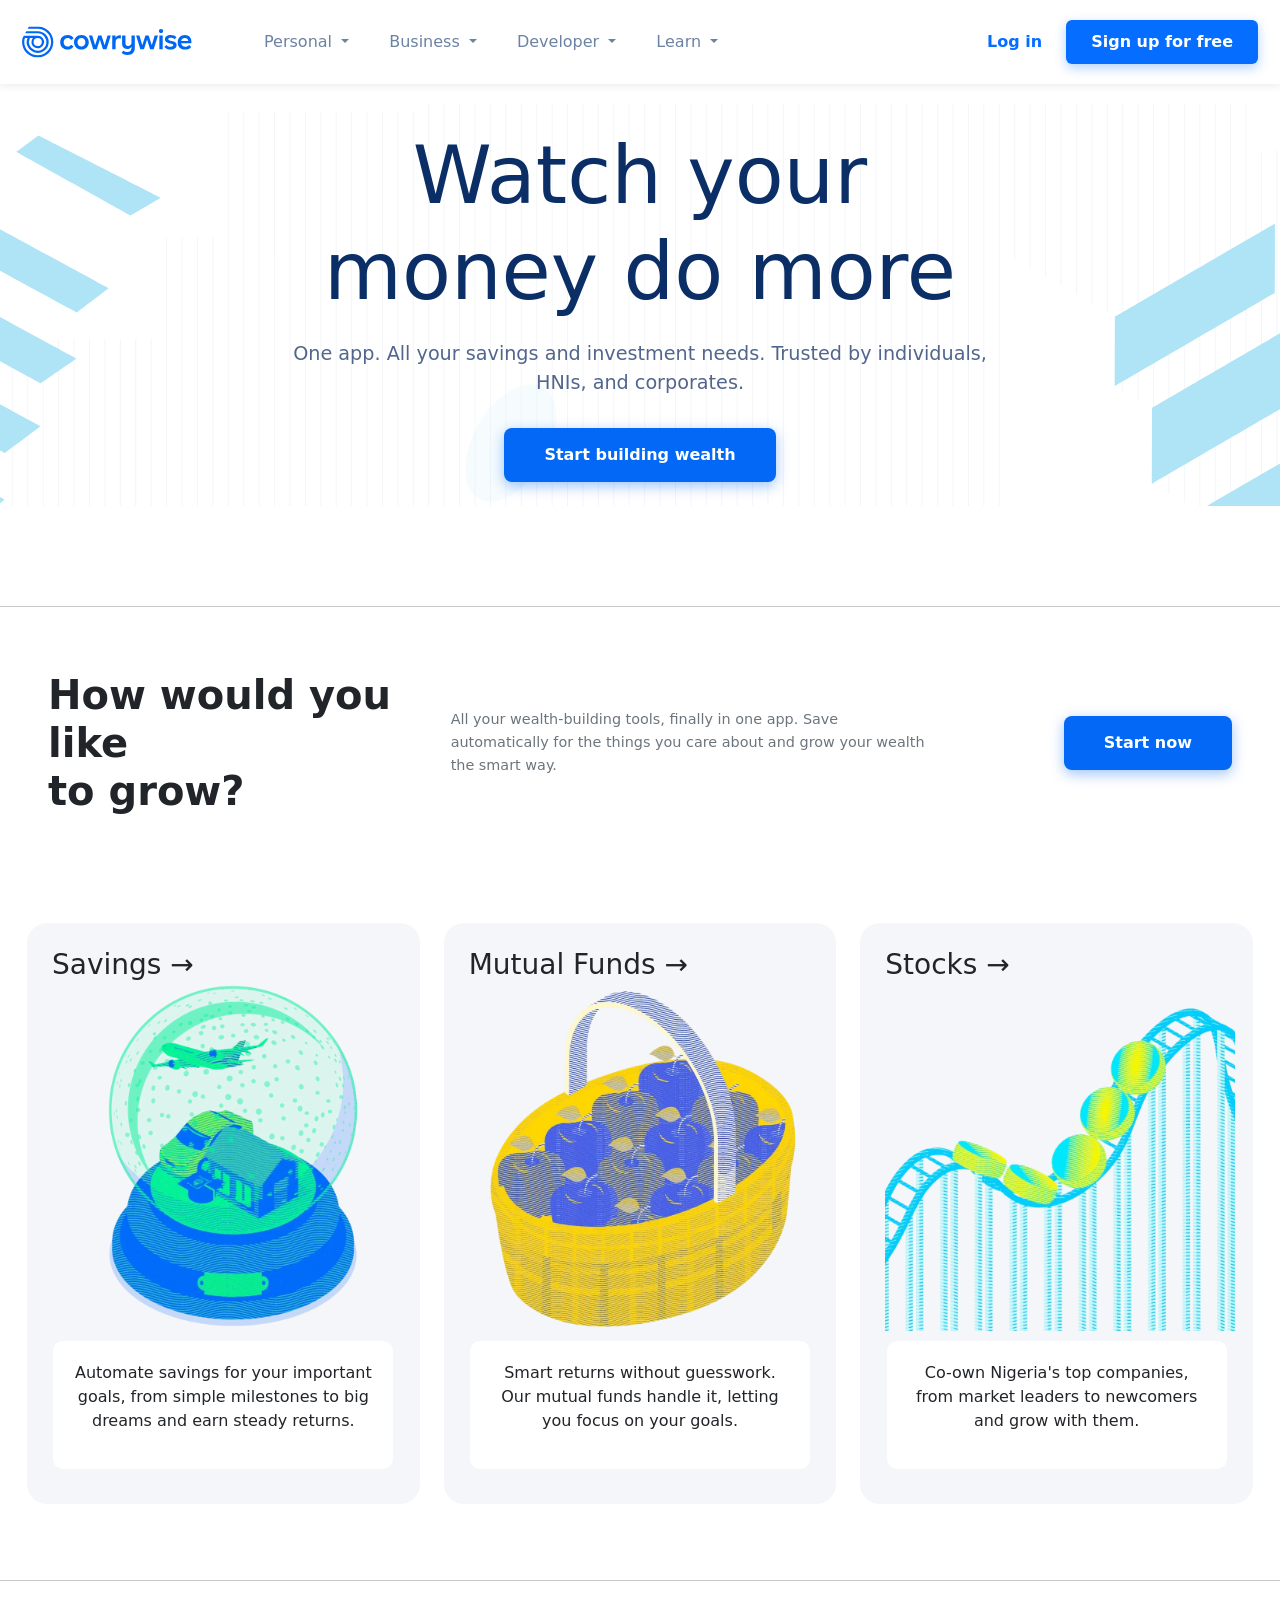
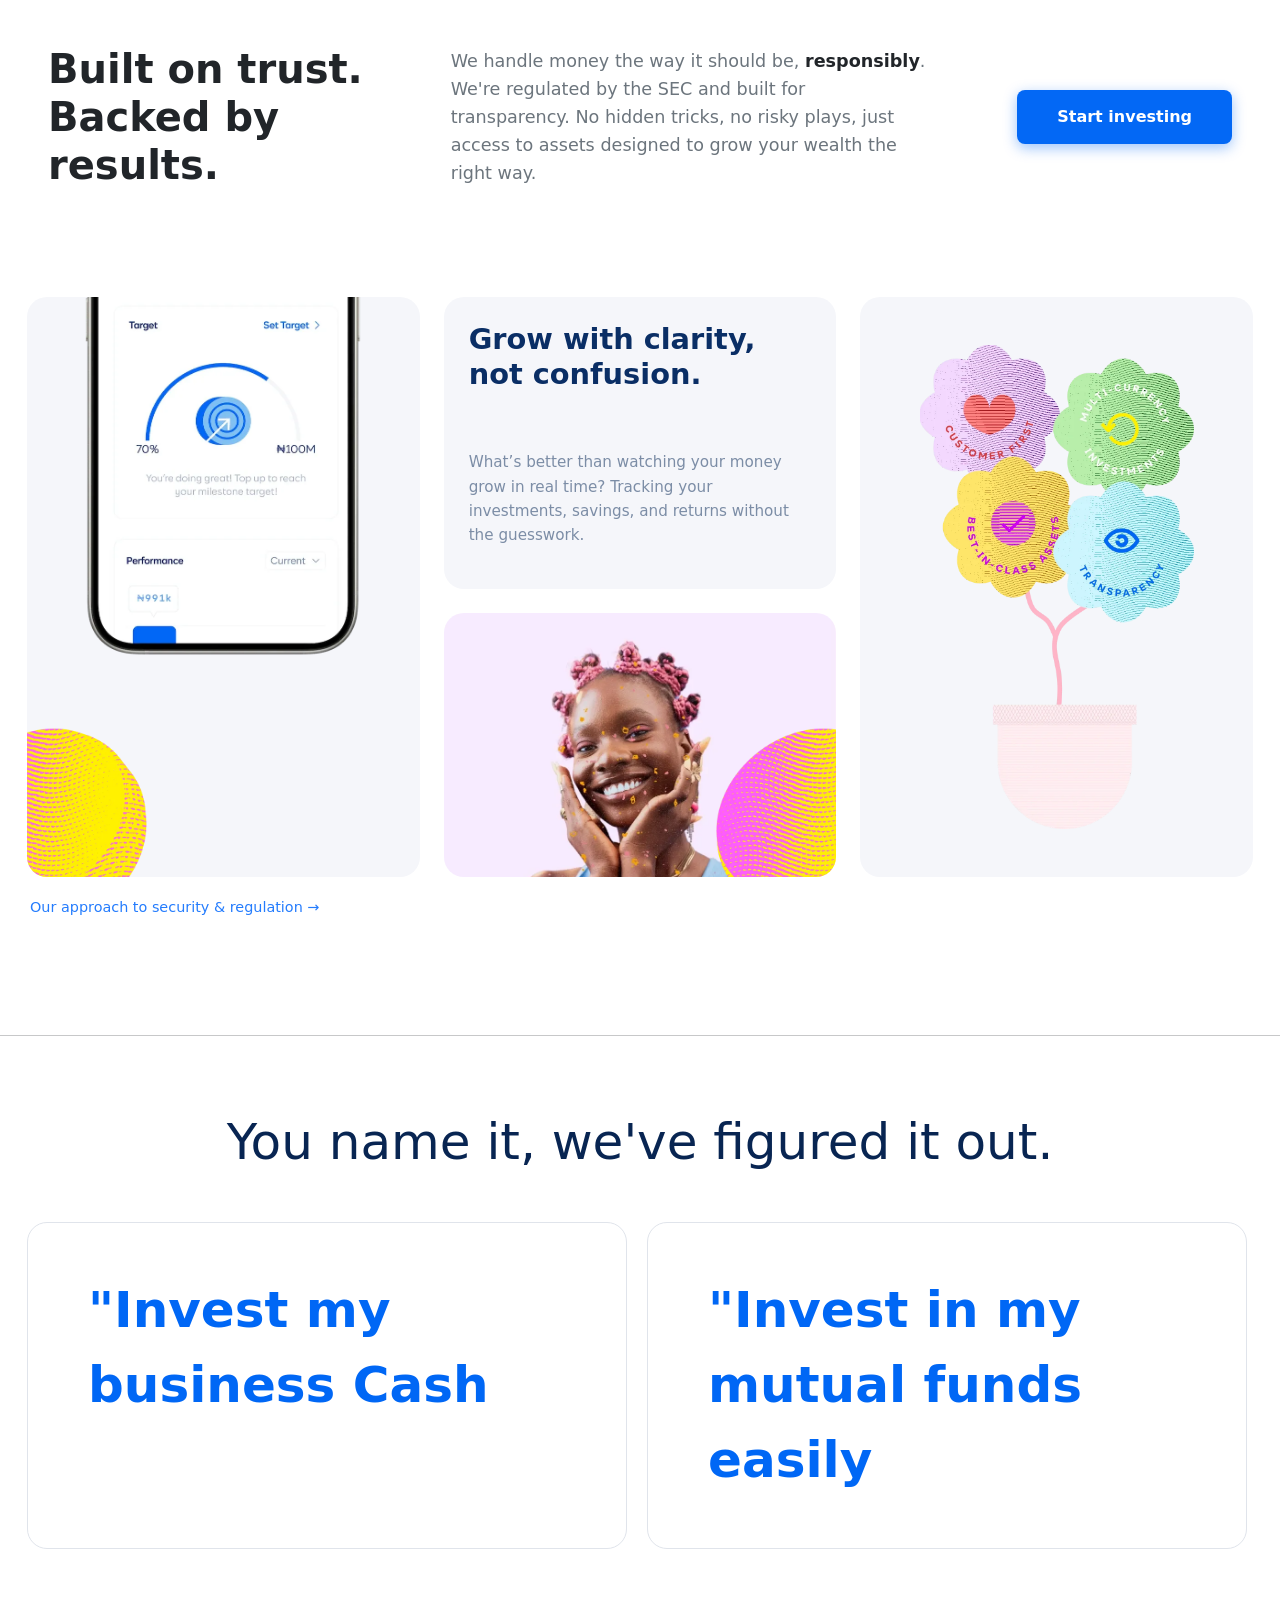
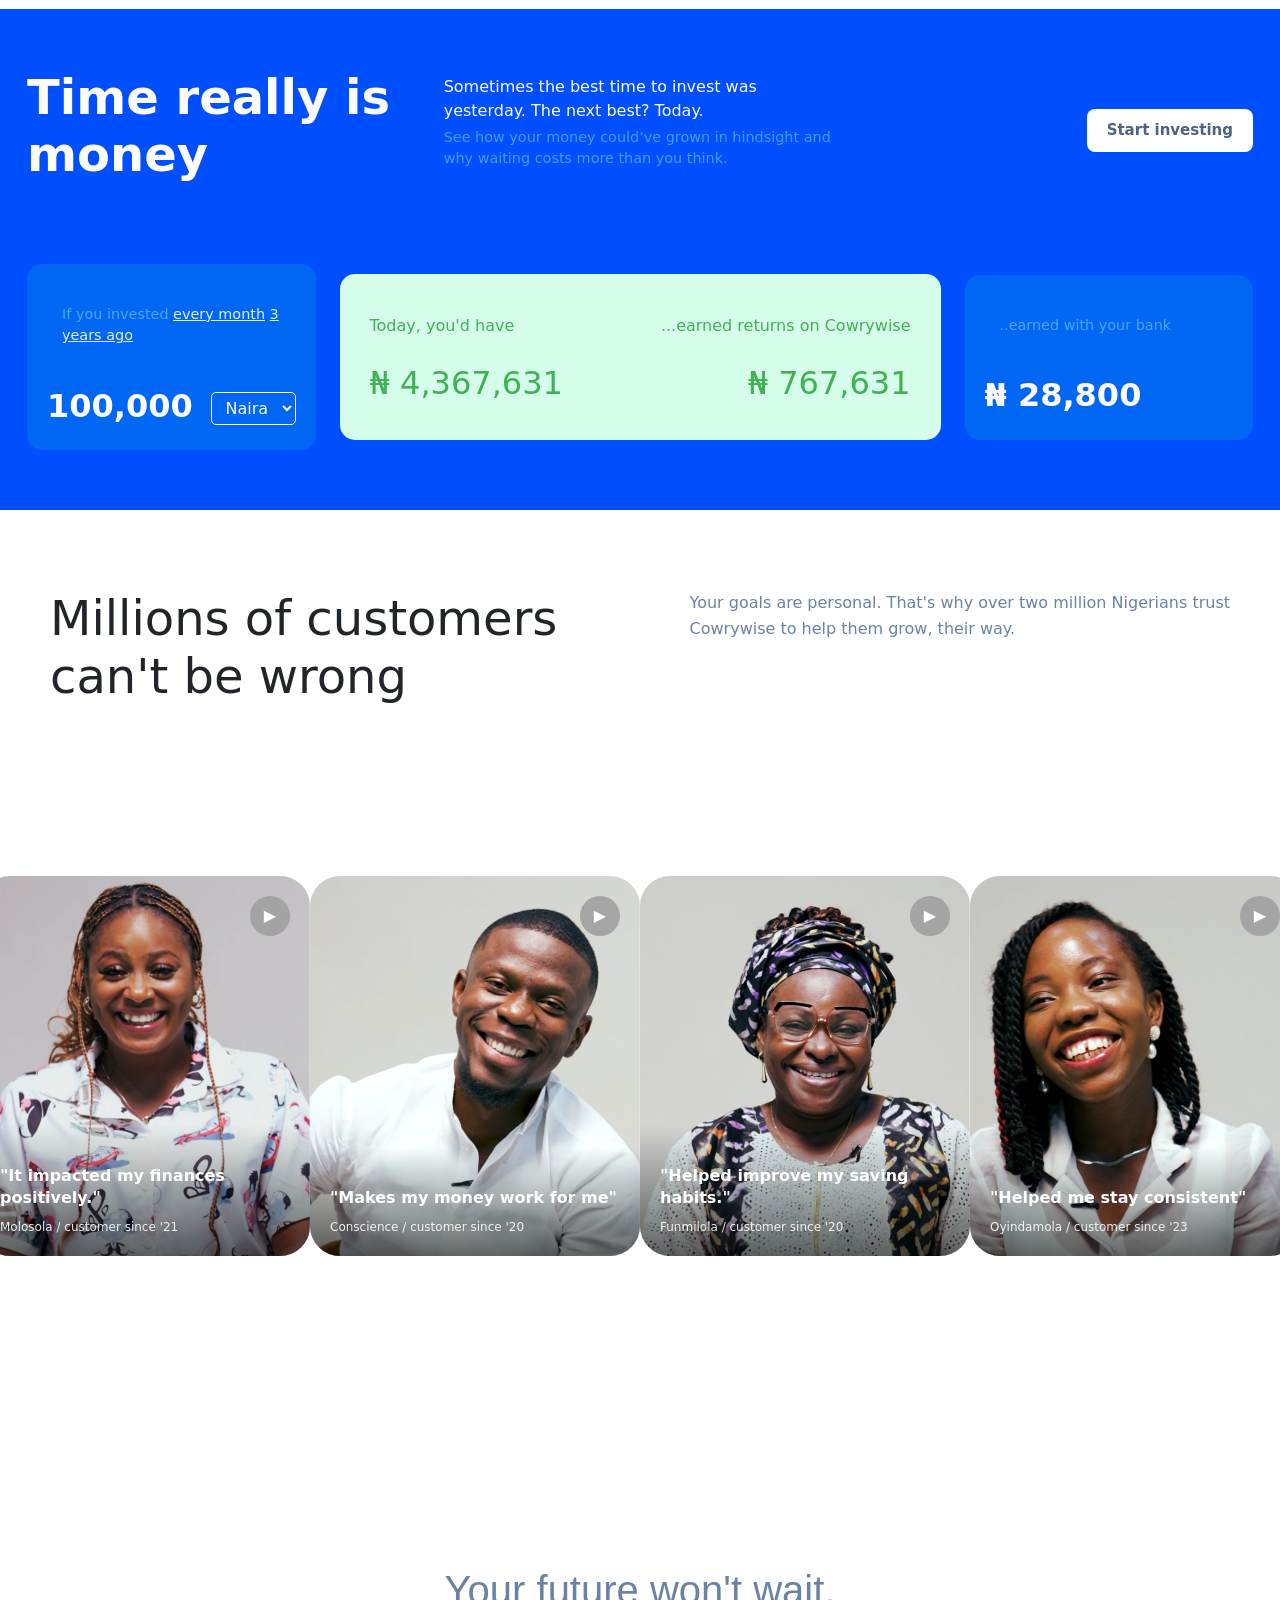
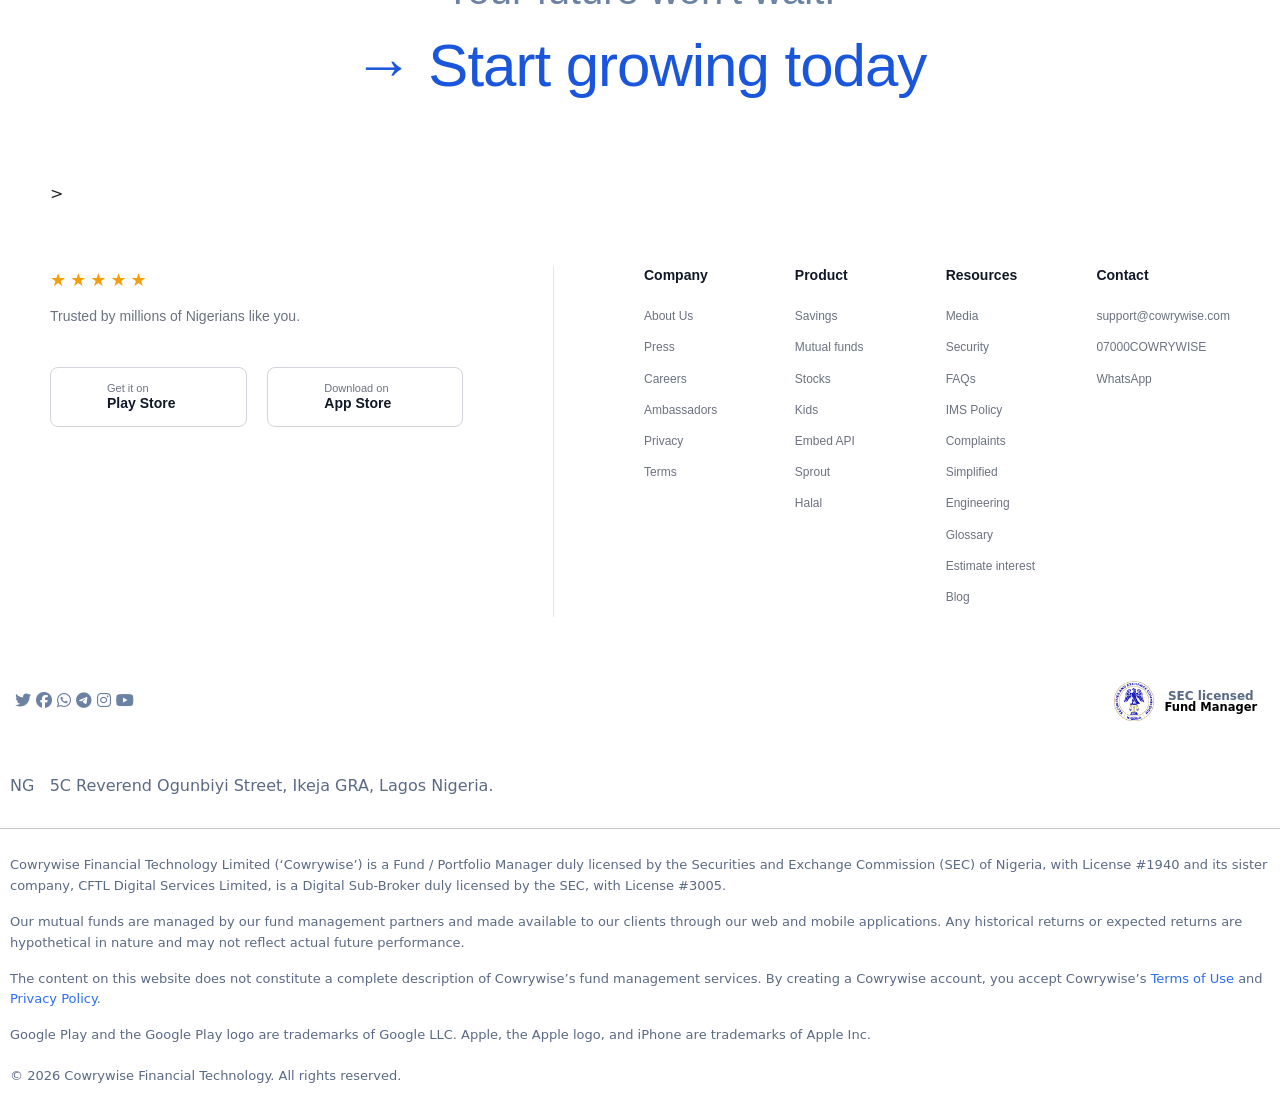
==== index.html @ fb217c59 "Fix: updated folder" ====
<!DOCTYPE html>
<html lang="en">

<head>
    <meta charset="UTF-8">
    <meta name="viewport" content="width=device-width, initial-scale=1.0">
    <title>Document</title>
    <link rel="stylesheet" href="style.css">

    <link href="https://cdn.jsdelivr.net/npm/bootstrap@5.3.8/dist/css/bootstrap.min.css" rel="stylesheet"
        integrity="sha384-sRIl4kxILFvY47J16cr9ZwB07vP4J8+LH7qKQnuqkuIAvNWLzeN8tE5YBujZqJLB" crossorigin="anonymous">
    <link rel="stylesheet" href="https://cdnjs.cloudflare.com/ajax/libs/font-awesome/6.5.1/css/all.min.css"
        integrity="sha512-DTOQO9RWCH3ppGqcWaEA1BIZOC6xxalwEsw9c2QQeAIftl+ +giMm8e2LwA=="
        crossorigin="anonymous" referrerpolicy="no-referrer" />
</head>

<body>
    <nav class="navbar myNav position-sticky top-0 navbar-expand-lg ">
        <div class="container-fluid">
            <a class="navbar-brand" href="#">
                <img src="/TYimages/download (71).svg" alt="">
            </a>
            <button class="navbar-toggler" type="button" data-bs-toggle="collapse"
                data-bs-target="#navbarSupportedContent" aria-controls="navbarSupportedContent" aria-expanded="false"
                aria-label="Toggle navigation">
                <span class="navbar-toggler-icon"></span>
            </button>
            <div class="collapse ms-lg-5 navbar-collapse" id="navbarSupportedContent">
                <ul class="navbar-nav gap-lg-4 me-auto mb-2 mb-lg-0">

                 

                    <li class="nav-item dropdown">
                        <a class="nav-link dropdown-toggle navList" href="#" role="button" data-bs-toggle="dropdown"
                            data-bs-auto-close="outside" aria-expanded="false">
                            Personal
                        </a>
                        <ul class="dropdown-menu  mydropdownn">
                            <div class="d-flex gap-lg-5">
                                <div class="dropItem">
                                    <li class="d-flex align-items-center  gap-4 mb-4">
                                        <img src="/TYimages/padlock.svg" alt="">
                                        <div>
                                            <strong>Savings</strong>
                                            <p>Save and earn amazing returns</p>
                                        </div>
                                    </li>
                                    <li class="d-flex align-items-center gap-4 my-4">
                                        <img src="/TYimages/bucket.svg" alt="">
                                        <div>
                                            <strong>Mutual Funds</strong>
                                            <p>Grow your wealth without chasing charts</p>
                                        </div>
                                    </li>
                                    <li class="d-flex align-items-center gap-4 my-4">
                                        <img src="/TYimages/stock.svg" alt="">
                                        <div>
                                            <strong>Stocks <button
                                                    class="btn-info btn text-light fw-bold">NEW!</button></strong>
                                            <p>Own a slice of Nigeria's top companies</p>
                                        </div>
                                    </li>
                                </div>

                                <div class="verticalLine"></div>

                                <div class="dropItem align-self-start">
                                    <strong class="my-4">Savings</strong>
                                    <li class="my-3">
                                        <a href="#">
                                            <p>Estimate your interests</p>
                                        </a>
                                    </li>
                                    <li class="my-3">
                                        <a href="#">
                                            <p>Know your risk appetite</p>
                                        </a>
                                    </li>
                                    <li class="my-3">
                                        <a href="#">
                                            <p>Plan your child's education</p>
                                        </a>
                                    </li>
                                </div>
                            </div>
                        </ul>
                    </li>


                    

                    <li class="nav-item dropdown">
                        <a class="nav-link dropdown-toggle navList" href="#" role="button" data-bs-toggle="dropdown"
                            data-bs-auto-close="outside" aria-expanded="false">
                            Business
                        </a>
                        <ul class="dropdown-menu  mydropdownn">
                            <div class="d-flex justify-content-between">
                                <div class="dropItem">
                                    <li class="d-flex align-items-center  gap-4 mb-4">
                                        <img src="/TYimages/sprout.svg" alt="">
                                        <div>
                                            <strong>Sprout</strong>
                                            <p>Save and earn amazing returns</p>
                                        </div>
                                    </li>
                                </div>


                            </div>
                        </ul>
                    </li>



                    <li class="nav-item dropdown">
                        <a class="nav-link dropdown-toggle navList" href="#" role="button" data-bs-toggle="dropdown"
                            data-bs-auto-close="outside" aria-expanded="false">
                            Developer
                        </a>
                        <ul class="dropdown-menu  mydropdownn">
                            <div class="d-flex gap-lg-5">
                                <div class="dropItem">
                                    <li class="d-flex align-items-center  gap-4 mb-4">
                                        <img src="/TYimages/arrowbook.svg" alt="">
                                        <div>
                                            <strong>Embed</strong>
                                            <p>Offer investment services in your app</p>
                                        </div>
                                    </li>
                                    <li class="d-flex align-items-center gap-4 my-4">
                                        <img src="/TYimages/book.svg" alt="">
                                        <div>
                                            <strong>Docs</strong>
                                            <p>Read how to integrate the Embeded API</p>
                                        </div>
                                    </li>
                                </div>

                                <div class="verticalLine"></div>

                                <div class="dropItem align-self-start">
                                    <strong class="my-4">Connect</strong>
                                    <li class="my-3">
                                        <a href="#">
                                            <p>Join Embeded on Slack</p>
                                        </a>
                                    </li>
                                </div>
                            </div>
                        </ul>
                    </li>


                   

                    <li class="nav-item dropdown">
                        <a class="nav-link dropdown-toggle navList" href="#" role="button" data-bs-toggle="dropdown"
                            data-bs-auto-close="outside" aria-expanded="false">
                            Learn
                        </a>
                        <ul class="dropdown-menu  mydropdownn">
                            <div class="d-flex justify-content-between">
                                <div class="dropItem">
                                    <li class="d-flex align-items-center  gap-4 mb-4">
                                        <img src="/TYimages/book.svg" alt="">
                                        <div>
                                            <strong>Glossary</strong>
                                            <p>Learn from a curation of simple money terms</p>
                                        </div>
                                    </li>
                                    <li class="d-flex align-items-center  gap-4 mb-4">
                                        <img src="/TYimages/book.svg" alt="">
                                        <div>
                                            <strong>Blog</strong>
                                            <p>Announcements, articles and stories</p>
                                        </div>
                                    </li>
                                    <li class="d-flex align-items-center  gap-4 mb-4">
                                        <img src="/TYimages/questionmark.svg" alt="">
                                        <div>
                                            <strong>Help Center</strong>
                                            <p>Everything you need to use Cowrywise</p>
                                        </div>
                                    </li>
                                </div>


                            </div>
                        </ul>
                    </li>


                </ul>
                <div class="d-flex align-items-center gap-lg-4">
                    <a href="/cowry-login/" class="login">Log in</a>
                    <a href="/cowr-sign up/">
                        <button class="signupBtn">Sign up for free</button>
                    </a>

                </div>
            </div>
        </div>
    </nav>


    <div  class="text-center cons5 p-lg-4 p-md-4 p-sm-2">
        <div class="cons4 m-auto">
            <h2 class="hero-title">Watch your money do more</h2>
            <p class="hero-text">One app. All your savings and investment needs. Trusted by individuals, HNIs, and
                corporates.</p>
            <button class="hero-btn">Start building wealth</button>
        </div>
    </div>
    <hr>
    <section class="trust-section py-5">
        <div class="container-fluid px-lg-5">
            <div class="row align-items-center g-4">
                <div class="col-lg-4 colly">
                    <h2 class="fw-bold display-6 mb-0">How would you like<br>to grow?</h2>
                </div>
                <div class="col-lg-5 collys">
                    <p class="mb-0 text-secondary" style="font-size: 0.9rem; line-height: 1.6;">
                        All your wealth-building tools, finally in one app. Save automatically for the things you care
                        about and grow your wealth the smart way.
                    </p>
                </div>
                <div class="col-lg-3 text-lg-end">
                    <button class="hero-btn" style="white-space: nowrap;">Start now</button>
                </div>
            </div>
        </div>
    </section>

    <section class="feature-section">
        <div class="container-fluid">

            <div class="row g-4">


                <div class="col-md-4">
                    <div class="feature-card">

                        <div class="image-box">
                            <h3 class="card-title">Savings →</h3>
                            <img src="/TYimages/motorcarimgi_1_home-produgs (2).webp" alt="Savings" width="350px">
                        </div>

                        <div class="content-box">
                            <p>
                                Automate savings for your important goals, from simple milestones
                                to big dreams and earn steady returns.
                            </p>
                        </div>

                    </div>
                </div>


                <div class="col-md-4">
                    <div class="feature-card">
                        <div class="image-box">
                            <h3 class="card-title">Mutual Funds →</h3>
                            <img src="/TYimages/backetimgi_2_home-product-mutual-funds (2).webp" alt="Savings" width="350px">
                        </div>
                        <div class="content-box">
                            <p>Smart returns without guesswork. Our mutual funds handle it, letting you focus on your
                                goals.</p>
                        </div>
                    </div>
                </div>

                <div class="col-md-4">
                    <div class="feature-card">
                        <div class="image-box">
                            <h3 class="card-title">Stocks →</h3>
                            <img src="/TYimages/road-imgi_3_homect-stocks (2).webp" alt="Savings" width="350px">
                        </div>
                        <div class="content-box">
                            <p>Co-own Nigeria's top companies, from market leaders to newcomers and grow with them.</p>
                        </div>
                    </div>
                </div>

            </div>

        </div>
    </section>

    <hr>


    <section class="trust-section py-5">
        <div class="container-fluid px-lg-5">
            <div class="row align-items-center g-4">
                <div class="col-lg-4">
                    <h2 class="fw-bold display-6 mb-0">Built on trust.<br>Backed by results.</h2>
                </div>
                <div class="col-lg-5">
                    <p class="mb-0 text-secondary" style="font-size: 1.1rem; line-height: 1.6;">
                        We handle money the way it should be, <span class="fw-bold text-dark">responsibly</span>.
                        We're regulated by the SEC and built for transparency. No hidden tricks, no risky plays,
                        just access to assets designed to grow your wealth the right way.
                    </p>
                </div>
                <div class="col-lg-3 text-lg-end">
                    <button class="hero-btn" style="white-space: nowrap;">Start investing</button>
                </div>
            </div>
        </div>
    </section>



    <section class="feature-section">

        <div class="container-fluid">
            <div class="row g-4">

                <div class="col-lg-4">
                    <div class="feature-card big-card phone-card">
                        <img src="/TYimages/cowrywise-app-screen-home-2025 (2).webp" alt="security" class="phone-img">


                        <img src="/TYimages/imgi_5_s-coin-2 (3).webp" alt="coin" class="coin-img" id="coin-1">
                    </div>
                </div>

                <div class="col-lg-4 d-flex flex-column gap-4">

                    <div class="feature-card text-card">
                        <h3>Grow with clarity,<br> not confusion.</h3>
                        <p>
                            What’s better than watching your money grow in real time?
                            Tracking your investments, savings, and returns without the guesswork.
                        </p>
                    </div>

                    <div class="feature-card image-card">
                        <img src="/TYimages/girl-face-model (2).webp" alt="happy" class="img-fluid">

                        <img src="/TYimages/imgi_5_s-coin-2 (3).webp" alt="coin" class="coin-img">
                    </div>

                </div>


                <div class="col-lg-4">
                    <div class="feature-card big-card center-card">
                        <img src="/TYimages/flowers (2).webp" alt="features" class="img-fluid">
                    </div>
                </div>

            </div>
        </div>
        <p class="small-text"><a href="#">Our approach to security & regulation →</a></p>
    </section>
    <hr>

    <section class="figured-section">
        <div class="container-fluid">
            <div class="figured-text">
                <h2>You name it, we've figured it out.</h2>
            </div>

            <div class="review-wrapper">
                <div class="review-track">

                    <div class="review-box">"Invest my business Cash</div>
                    <div class="review-box">"Invest in my mutual funds easily</div>
                    <div class="review-box">"Invest in stocks</div>
                    <div class="review-box">"Automatic and build my savings</div>
                    <div class="review-box">"Access Naira & USD investments</div>
                    <div class="review-box">"Get better returns on my money</div>

                </div>
            </div>

        </div>
    </section>

    <section class="time-money-section">
        <div class="container-fluid">
            <div class="row align-items-center g-4">

               
                <div class="col-lg-4">
                    <h1 class="main-title">
                        Time really is <br> money
                    </h1>
                </div>

                
                <div class="col-lg-4">
                    <p class="top-text mb-1">
                        Sometimes the best time to invest was yesterday. The next best? Today.
                    </p>
                    <p class="sub-text">
                        See how your money could’ve grown in hindsight and why waiting costs more than you think.
                    </p>
                </div>

               
                <div class="col-lg-4 text-lg-end">
                    <button class="btn-invest">
                        Start investing
                    </button>
                </div>

            </div>


            <div class="row align-items-center mt-5 g-4">

                <div class="col-lg-3">

                    <div class="input-card">

                        <p class="small-text">
                            If you invested
                            <span class="link">every month</span>
                            <span class="link">3 years ago</span>
                        </p>

                        <div class="amount-box">
                            <div class="amount-value">
                                <h2>100,000</h2>
                            </div>
                            <select name="" id="">
                                <option value="">Naira</option>
                            </select>

                        </div>
                    </div>

                </div>


                <div class="col-lg-6">

                    <div class="input-card2">

                        <div class="small-text2">
                            <div>
                                <p>Today, you'd have</P>
                            </div>

                            <div>
                                <p>...earned returns on Cowrywise</P>
                            </div>
                        </div>

                        <div class="amount-box2">
                            <div class="amount-value2">
                                <h2>₦ 4,367,631</h2>
                            </div>
                            <div class="amount-value2">
                                <h2>₦ 767,631</h2>
                            </div>

                        </div>
                    </div>

                </div>

                <div class="col-lg-3">

                    <div class="input-card">

                        <p class="small-text">
                            ..earned with your bank
                        </p>

                        <div class="amount-box">
                            <div class="amount-value">
                                <h2>₦ 28,800</h2>
                            </div>

                        </div>
                    </div>

                </div>


            </div>

        </div>
    </section>

    <section class="sec5">
        <div class="d-lg-flex gap-2 secHeader justify-content-between mb-5">
            <h2 class="display-4 fw-medium mb-sm-3">Millions of customers <br>can't be wrong</h2>
            <p class="mb-sm-3">Your goals are personal. That's why over two million Nigerians trust <br>Cowrywise to
                help them grow, their way.</p>
        </div>

        <div class="testimonials-container">
            <div class="testimonial-card video-card">
                <img src="/TYimages/imgi_8_moyosoluwa (2).jpg" alt="Customer 1" class="testimonial-media poster-image">
                <video class="testimonial-media video-element" autoplay muted loop>
                    <source src="/TYimages/moyosoluwa.mp4" type="video/mp4">
                </video>
                <button class="play-button-overlay">&#x25B6;</button>
                <div class="testimonial-overlay">
                    <p>"It impacted my finances positively."</p>
                    <small>Molosola / customer since '21</small>
                </div>
            </div>

            <div class="testimonial-card video-card">
                <img src="/TYimages/imgi_9_conscience (2).jpg" alt="Customer 2" class="testimonial-media">
                <video class="testimonial-media video-element" autoplay muted loop>
                    <source src="/TYimages/conscience.mp4" type="video/mp4">
                </video>
                <button class="play-button-overlay">&#x25B6;</button>
                <div class="testimonial-overlay">
                    <p>"Makes my money work for me"</p>
                    <small>Conscience / customer since '20</small>
                </div>
            </div>

            <div class="testimonial-card video-card">
                <img src="/TYimages/imgi_10_funmilola (2).jpg" alt="Customer 3" class="testimonial-media">
                <video class="testimonial-media video-element" autoplay muted loop>
                    <source src="/TYimages/funmilola.mp4" type="video/mp4">
                </video>
                <button class="play-button-overlay">&#x25B6;</button>
                <div class="testimonial-overlay">
                    <p>"Helped improve my saving habits."</p>
                    <small>Funmilola / customer since '20</small>
                </div>
            </div>

            <div class="testimonial-card video-card">
                <img src="/TYimages/imgi_11_oyindamola (2).jpg" alt="Customer 4" class="testimonial-media">
                <video class="testimonial-media video-element" autoplay muted loop>
                    <source src="/TYimages/oyindamola.mp4" type="video/mp4">
                </video>
                <button class="play-button-overlay">&#x25B6;</button>
                <div class="testimonial-overlay">
                    <p>"Helped me stay consistent"</p>
                    <small>Oyindamola / customer since '23</small>
                </div>
            </div>
        </div>
    </section>


    <section class="sec6">
       
        <div class="sec6-cta">
            <h2 class="sec6-cta-line1 display-6">Your future won't wait.</h2>
            <h2 class="sec6-cta-line2">→ Start growing today</h2>
        </div>

        >
        <footer class="sec6-footer">
           
            <div class="footer-left">
                
                <div class="footer-trust">
                    <div class="stars">★★★★★</div>
                    <p class="trust-text">Trusted by millions of Nigerians like you.</p>
                </div>

               
                <div class="app-buttons">
                    <button class="app-btn play-store">
                        <img class="btn-icon" src="/images/playstore icon.svg" alt="">
                        <div class="btn-text">
                            <small>Get it on</small>
                            <strong>Play Store</strong>
                        </div>
                    </button>
                    <button class="app-btn app-store">
                        <img class="btn-icon" src="/images/akple.svg" alt="">
                        <div class="btn-text">
                            <small>Download on</small>
                            <strong>App Store</strong>
                        </div>
                    </button>
                </div>
            </div>

            <div class="footer-divider"></div>

            
            <div class="footer-right">
               
                <nav class="footer-column">
                    <h3 class="footer-header">Company</h3>
                    <ul>
                        <li><a href="#">About Us</a></li>
                        <li><a href="#">Press</a></li>
                        <li><a href="#">Careers</a></li>
                        <li><a href="#">Ambassadors</a></li>
                        <li><a href="#">Privacy</a></li>
                        <li><a href="#">Terms</a></li>
                    </ul>
                </nav>

               
                <nav class="footer-column">
                    <h3 class="footer-header">Product</h3>
                    <ul>
                        <li><a href="#">Savings</a></li>
                        <li><a href="#">Mutual funds</a></li>
                        <li><a href="#">Stocks</a></li>
                        <li><a href="#">Kids</a></li>
                        <li><a href="#">Embed API</a></li>
                        <li><a href="#">Sprout</a></li>
                        <li><a href="#">Halal</a></li>
                    </ul>
                </nav>

                
                <nav class="footer-column">
                    <h3 class="footer-header">Resources</h3>
                    <ul>
                        <li><a href="#">Media</a></li>
                        <li><a href="#">Security</a></li>
                        <li><a href="#">FAQs</a></li>
                        <li><a href="#">IMS Policy</a></li>
                        <li><a href="#">Complaints</a></li>
                        <li><a href="#">Simplified</a></li>
                        <li><a href="#">Engineering</a></li>
                        <li><a href="#">Glossary</a></li>
                        <li><a href="#">Estimate interest</a></li>
                        <li><a href="#">Blog</a></li>
                    </ul>
                </nav>

            
                <nav class="footer-column">
                    <h3 class="footer-header">Contact</h3>
                    <ul>
                        <li><a href="mailto:support@cowrywise.com">support@cowrywise.com</a></li>
                        <li><a href="tel:070000COWRYWISE">07000COWRYWISE</a></li>
                        <li><a href="#">WhatsApp</a></li>
                    </ul>
                </nav>
            </div>
        </footer>
    </section>

    

    <div class="footer-bottom">

        <div class="top-row">
            <div class="socials">
                
                <i class="fa-brands fa-twitter"></i>
                <i class="fa-brands fa-facebook"></i>
                <i class="fa-brands fa-whatsapp"></i>
                <i class="fa-brands fa-telegram"></i>
                <i class="fa-brands fa-instagram"></i>
                <i class="fa-brands fa-youtube"></i>

            </div>

            <div class="badge d-flex">
                <img src="/TYimages/sec.png" alt="">
                <div>
                    <small>SEC licensed</small>
                    <p>Fund Manager</p>
                </div>
            </div>
        </div><br>

        <p class="address">
            NG &nbsp; 5C Reverend Ogunbiyi Street, Ikeja GRA, Lagos Nigeria.
        </p>

        <hr>

        <div class="footer-text">

            <p>
                Cowrywise Financial Technology Limited (‘Cowrywise’) is a Fund / Portfolio Manager duly licensed by
                the
                Securities and Exchange Commission (SEC) of Nigeria, with License #1940 and its sister company, CFTL
                Digital Services Limited, is a Digital Sub-Broker duly licensed by the SEC, with License #3005.
            </p>

            <p>
                Our mutual funds are managed by our fund management partners and made available to our clients
                through
                our web and mobile applications. Any historical returns or expected returns are hypothetical in
                nature
                and may not reflect actual future performance.
            </p>

            <p>
                The content on this website does not constitute a complete description of Cowrywise’s fund
                management
                services. By creating a Cowrywise account, you accept Cowrywise’s <a href="#">Terms of Use</a> and
                <a href="#">Privacy Policy</a>.
            </p>

            <p>
                Google Play and the Google Play logo are trademarks of Google LLC. Apple, the Apple logo, and iPhone
                are
                trademarks of Apple Inc.
            </p>

            <p class="copyright">
                © 2026 Cowrywise Financial Technology. All rights reserved.
            </p>

        </div>

    </div>
    </section>

</body>
<script src="https://cdn.jsdelivr.net/npm/bootstrap@5.3.8/dist/js/bootstrap.bundle.min.js"
    integrity="sha384-FKyoEForCGlyvwx9Hj09JcYn3nv7wiPVlz7YYwJrWVcXK/BmnVDxM+D2scQbITxI"
    crossorigin="anonymous"></script>

</html>
---- style.css ----
* {
    margin: 0;
    padding: 0;
    box-sizing: border-box;
}
body{
    overflow-x: hidden;
}

header {
    background-color: #f4f7fa;
}

.logo {
    padding: 100px;
}

.content-body {
    display: flex;
    justify-content: space-around;
    gap: 50px;
    padding: 0px 0px;
}
.content-box{
  width: 340px;
  background-color: white;
  padding: 20px;
  border-radius: 10px;
  text-align: center;
  margin: 10px auto;
}

.content {
    background-color: white;
    width: 50%;
    padding: 50px;
    border-radius: 10px;
    box-shadow: 5px 5px 5px 5px rgb(0, 0, 0, );

}

.content .cons1 {
    font-size: 70px;
    font-family: sans-serif;
    color: #0a2e65;
    margin-bottom: 20px;
}

.content p {
    font-size: 18px;
    font-family: sans-serif;
    color: #abb8cb;
    margin-bottom: 20px;
}

.content p a {
    color: #0368f5;
    text-decoration: none;
    margin-bottom: 20px;
}

.content .btn {
    display: flex;
    gap: 10px;
    border: 1px solid #abb8cb;
    width: 35%;
    padding: 10px 10px;
    border-radius: 5px
}

.btn {
    text-decoration: none;
    color: #294979;
    ;
}

.content .btn img {
    width: 20px;
    height: 20px;
}

.content .btn p {
    color: #294979;
    font-size: 13px;
    font-weight: 600;
}

.cons3 {
    display: flex;
    justify-content: center;
    align-items: center;
    gap: 10px;
    margin-top: 20px;
}

.cons3 hr {
    width: 100%;
    border: 1px solid #abb8cb;
}

.content input {
    width: 100%;
    padding: 20px;
    border: 1px solid #abb8cb;
    border-radius: 5px;
    margin-top: 20px;
    margin-bottom: 20px;
}

.content .btn1 {
    background-color: #0368f5;
    color: white;
    border: none;
    cursor: pointer;
    width: 100%;
    padding: 15px;
    border-radius: 5px;
}

.content1 {
    max-width: 300px;
}

.cons4 img {
    width: 5%;

}

.content3 {
    display: flex;
    padding-left: 70px;
    align-items: center;
    gap: 160px;
    margin-top: 20px;
}

.content1 h5 {
    font-size: 24px;
    margin-bottom: 20px;
    color: #294979;
}

.content1 p {
    font-size: 16px;
    color: #abb8cb;
    margin-bottom: 20px;
}

.content1 a {
    text-decoration: none;
    color: #3988f7;
    background-color: white;
    padding: 10px 20px;
    border-radius: 22px;
}

.cons4 span {
    color: #8799b5;
    font-size: 13px;
}

.content3 a {
    color: #2f82f6;
    text-decoration: none;
    font-size: 13px;
}

.cons5 img {
    height: 60vh;
    position: absolute;
    right: 1px;
    flex: 1;
    top: 500px;
    width: 45.6%;
}



* {
    margin: 0;
    padding: 0;
    box-sizing: border-box;
}
.myNav{
    padding: 20px 10px !important;
    background-color: white !important;
    box-shadow: 0 2px 8px rgba(0, 0, 0, 0.08) !important;
    z-index: 10;
}
.myNav .navbar-brand img{
    width: 170px;
}
.mydropdownn{
    border: none !important;
    box-shadow: 0 2px 8px rgba(0, 0, 0, 0.08) !important;
    background-color: white !important;  
    width:max-content !important;
    border-radius: 10px !important;
    padding: 40px  !important;
    pointer-events: auto !important;
}
.mydropdownn .dropItem{
    pointer-events: auto !important;
}
.mydropdownn .dropItem li{
    pointer-events: auto !important;
    cursor: pointer !important;
}
.dropItem img{
    width: 45px;
}
.dropItem strong{
    font-weight: 600;
}
.dropItem p{
    font-size: 14px;
    color: #6C82A3;
    font-weight: 500;
    transition: .5s ease;
}
.dropItem li:hover, .dropItem li:hover p{
    color: #056DFF;
    transition: .5s ease;
}
.dropItem strong button{
    font-size: 10px;
    letter-spacing: 2px;
    padding:1px 2px !important;
}
.verticalLine{
    width: 1px;
    height:auto;
    background-color: #E5E5E5;
}
.dropItem a{
    text-decoration: none;
}
.navList{
    color: #6C82A3 !important;
    font-weight: 500 !important;
    transition: .5s ease;
}
.navList:hover, .navList:focus{
    color: black !important;
}
.login{
    text-decoration: none;
    color: #056DFF;
    font-weight: 600;
    font-size: 16px;
}
.signupBtn{
    font-weight: 600;
    font-size: 16px;
    width: max-content;
    color: white;
    background-color: #056DFF;
    border:none;
    padding: 10px 25px !important;
    border-radius: 6px !important;
    box-shadow: 0 4px 12px rgba(5, 109, 255, 0.3) !important;
}


.btns {
    border: none;
    background-color: #0368f5;
    padding: 8px 10px;
    border-radius: 10px;
    box-shadow: 0 4px 14px 0 rgba(3, 104, 245, 0.39);
}

.btns1 {
    border: none;
    background-color: white;
}

.btns1 .cons1 {
    background-color: none;
}

.cons1:hover {
    color: #0368f5;
}

.cons1 {
    font-size: 18px;
}

.cons2 {
    font-size: 18px;
    color: white;
}

.cons5 {
    background-image: url(/TYimages/download\ \(79\).svg), url(/TYimages/bg-lines.svg);
    background-size: 115%;
    background-position: center;
    background-repeat: no-repeat;
    margin: 20px 0px 100px 0px;
}

.cons4 {
    max-width: 700px;
}

.hero-title {
    font-size: 80px;
    font-weight: 400;
    color: #0a2e65;
    margin-bottom: 20px;
    font-family: system-ui, -apple-system, BlinkMacSystemFont, 'Segoe UI', Roboto, Oxygen, Ubuntu, Cantarell, 'Open Sans', 'Helvetica Neue', sans-serif;
}

.hero-text {
    font-size: 1.2rem;
    color: #52668d;
    margin-bottom: 30px;
}

.hero-btn {
    background-color: #0368f5;
    color: white;
    border: none;
    padding: 15px 40px;
    border-radius: 8px;
    font-weight: 600;
    box-shadow: 0 4px 14px 0 rgba(3, 104, 245, 0.39);
    cursor: pointer;
}

.con2 {
    display: flex !important;
    gap: 50px !important;
}

.con5 {
    display: grid;
    grid-template-columns: 1fr 1fr auto;
    align-items: center;
    justify-content: space-between;
    gap: 0px;
    padding: 20px;
}

.cta button {
    background-color: #1a73e8;
    color: #fff;
    border: none;
    padding: 16px 28px;
    font-size: 18px;
    border-radius: 10px;
    cursor: pointer;
    transition: 0.2s ease;
}

.cta button:hover {
    background-color: #155ec2;
}

.card {
    width: 420px;
    background: #eef1f5;
    border-radius: 28px;
    padding: 24px;
    position: relative;
    overflow: hidden;
}

.card-header h2 {
    font-size: 28px;
    color: #0f2a44;
    font-weight: 600;
}

.card-header .arrow {
    margin-left: 8px;
}

.card-visual {
    position: relative;
    height: 420px;
    margin-top: 10px;
}

.circle {
    position: absolute;
    top: -40px;
    right: -120px;
    width: 420px;
    height: 420px;
    border-radius: 50%;
    background: radial-gradient(circle at center, #b7f5dd 0%, #7be3c1 40%, #53d3ae 70%);
    opacity: 0.6;
}

.illustration {
    position: absolute;
    bottom: 0;
    right: -40px;
    width: 420px;
    object-fit: contain;
}

.card-footer {
    position: relative;
    margin-top: 40px;
    background: #ffffff;
    border-radius: 24px;
    padding: 20px 20px 20px 80px;
    display: flex;
    align-items: center;
    gap: 16px;
    box-shadow: 0 10px 30px rgba(0, 0, 0, 0.05);
}

.card-footer .icon {
    position: absolute;
    left: 20px;
    width: 48px;
    height: 48px;
    background: #e6ebf1;
    border-radius: 50%;
    display: flex;
    align-items: center;
    justify-content: center;
    color: #0f2a44;
    font-size: 20px;
    font-weight: bold;
}

.card-footer p {
    font-size: 16px;
    line-height: 1.6;
    color: #4a647d;
}

.con90 {
    display: grid;
    grid-template-columns: 1fr 1fr auto;
    align-items: center;
    justify-content: space-between;
    gap: 0px;
    padding: 20px;
}
.left-cons9 h1 {
    font-size: 35px;
    line-height: 1.1;
    color: #0f2a44;
    font-weight: 500;
    max-width: 300px;
}

.right-cons9 p {
    font-size: 18px;
    line-height: 1.6;
    color: #1f3b57;
    max-width: 400px;
    gap: 40px;
}
.feature-section {
  padding: 60px 15px;
  background: #ffffff;
}


.feature-card {
  background: #f5f6fa;
  border-radius: 20px;
  padding: 25px;
  height: 100%;
  display: flex;
  flex-direction: column;
  justify-content: space-between;
}


.phone-card {
  min-height: 400px;
  position: relative;
  overflow: hidden;
}

.phone-img {
  position: absolute;
  top: -220px;
  left: 50%;
  transform: translateX(-50%);
  width: 300px;
}

.coin-img {
  position: absolute;
  bottom: -50px;
  right: -80px;
  width: 200px;
  animation: rotateCoin 12s ease-in-out infinite;
}

@keyframes rotateCoin {
  from {
    transform: rotate(0deg);
  }

  to {
    transform: rotate(360deg);
  }
}
#coin-1 {
  position: absolute;
  bottom: -50px;
  left: -80px;
  width: 200px;
  animation: rotateCoinReverse 12s ease-in-out infinite;
}

@keyframes rotateCoinReverse {
  from {
    transform: rotate(360deg);
  }

  to {
    transform: rotate(0deg);
  }
}






.center-card {
  display: flex;
  align-items: center;
  justify-content: center;
}

.center-card img {
  width: 80%;
  height: auto;
}


.text-card h3 {
  font-size: 1.8rem;
  font-weight: 700;
  color: #0a2e65;
  margin-bottom: 15px;
}

.text-card p {
  font-size: 0.95rem;
  color: #7c8da6;
  line-height: 1.6;
}


.image-card {
  padding: 0;
  overflow: hidden;
  position: relative;
}

.image-card img {
  /* width: 100%;
  height: 100%;
  object-fit: cover;
  border-radius: 20px; */
  .image-card img{
    background-image: url(./images/girl-face-model.webp);
    background-repeat: no-repeat;
    background-size: cover;
    position: relative;
    width: 100%;
    height: 100%;
    border-radius: 20px

}
}
.small-text {
  font-size: 0.85rem;
  color: #7c8da6;
  margin-top: 10px;
}

.small-text {
  padding: 0 15px;
  margin-top: 20px;
  font-size: 15px;
}

.small-text a {
  text-decoration: none;
}


.figured-section {
  padding: 60px 15px;
}

.figured-text h2 {
  font-size: 50px;
  color: #082552;
  text-align: center;
}

.review-wrapper {
  overflow: hidden;
  margin-top: 50px;
}

.review-track {
  display: flex;
  gap: 20px;
  width: max-content;

  animation: scroll 40s linear infinite;
}

.review-track:hover {
  animation-play-state: paused;
  cursor: pointer;
}

@keyframes scroll {
  0% {
    transform: translateX(0);
  }

  100% {
    transform: translateX(-100%);
  }
}

.review-box {
  padding: 50px 60px;
  background: #fff;
  border-radius: 20px;
  border: 1px solid #e0e4eb;
  max-width: 600px;
  white-space: normal;
  font-size: 50px;
  font-weight: 700;
  color: #0067f5;
  align-items: center;
}


.time-money-section {
  background-color: #004fff;
  padding: 60px 15px;
}

.main-title {
  font-size: 3rem;
  font-weight: 600;
  line-height: 1.2;
  color: #fffcff;
}

.top-text {
  font-weight: 500;
  color: #fffcff;
}

.sub-text {
  font-size: 0.9rem;
  opacity: 0.8;
  color: #56afff;
}

.btn-invest {
  background: #fff;
  color: #4f6384;
  font-size: 15px;
  font-weight: 700;
  border: none;
  padding: 10px 20px;
  border-radius: 8px;
  transition: 0.4s;
}

.btn-invest:hover {
  background: #1e3c62;
  color: #fffcff;
}

.input-card {
  border-radius: 15px;
  padding: 20px;
  background: #0067f5; 
}

.small-text {
  font-size: 0.9rem;
  opacity: 0.9;
   margin-bottom: 40px;
   color: #54acfc;
}

.link {
  text-decoration: underline;
  cursor: pointer;
   color: #fffcff;
}

.amount-value {
  padding-bottom: 5px;
 
}
.amount-box {
 display: flex;
  justify-content: space-between;
  align-items: center;
  margin-top: 10px;
}

.amount-box h2 {
  margin: 0;
   color: #fffcff;
   font-weight: 700;
}

.amount-box select {
  background: #0067f5;
  color: #fffcff;
  border: 1px solid #fffcff;
  padding: 5px 10px;
  border-radius: 5px;
  cursor: pointer;
}

.input-card2 {
  border-radius: 15px;
  padding: 30px;
  background: #d6ffeb; 
  
}

.small-text2{
  display: flex;
  justify-content: space-between;
  align-items: center;
  margin-top: 10px;
  color: #40b255;
}

.amount-box2{
  display: flex;
  justify-content: space-between;
  align-items: center;
  margin-top: 10px;
  color: #40b255;
}
.dropy1{
    background-color: none;
}
.dropy{
    display: flex;
    justify-content: space-between;
    align-items: center;
    margin-top: 10px;
}
.jung{
  display: flex;
  justify-content: space-between;
  align-items: center;
}
  
.jungle p{
  max-width: 500px;
  width: 300px;
  font-size: 16px;
}
.llll {
  display: flex;
  gap: 20px;
  padding: 40px;
  /* overflow-x: auto; */
  /* object-fit: cover; */
}


.eff {
  position: relative;
  width: 260px;
  height: 340px; */
  border-radius: 35px;
  text-decoration: none;
  color: white;
}

.eff img {
   width: 100%;
  height: 100%;
   object-fit: cover;
   display: block;
}

.eff::after {
  position: absolute;
  inset: 0;
  background: linear-gradient(to top, rgba(0,0,0,0.6), transparent 60%);
}

.overlay {
  position: absolute;
  bottom: 20px;
  left: 20px;
  right: 20px;
  z-index: 2;
}

.quote {
  font-size: 18px;
  font-weight: bold;
  margin-bottom: 6px;
}

.user {
  font-size: 12px;
  opacity: 0.8;
}

.play-btn {
  position: absolute;
  top: 15px;
  right: 15px;
  width: 35px;
  height: 35px;
  background: rgba(255,255,255,0.3);
  backdrop-filter: blur(5px);
  border-radius: 50%;
  display: flex;
  align-items: center;
  justify-content: center;
  font-size: 14px;
  z-index: 2;
}


.card:hover img {
  transform: scale(1.05);
}

.eff img {
  transition: transform 0.4s ease;
}

.footer-top {
  display: flex;
  justify-content: space-between;
  gap: 40px;
}


.left {
  max-width: 350px;
}

.stars {
  width: 120px;
}

.left p {
  margin: 15px 0;
  color: #5a6a85;
}
.store-buttons {
  display: flex;
  gap: 10px;
  margin-top: 10px;
}

.store-btn {
  display: flex;
  align-items: center;
  gap: 10px;
  padding: 5px 10px;
  background: #ffffff;
  border-radius: 12px;
  text-decoration: none;
  color: #0a1f44;
  box-shadow: 0 2px 5px rgba(0,0,0,0.05);
}


.store-btn small {
  font-size: 11px;
  color: #5a6a85;
}

.store-btn span {
  font-weight: bold;
  font-size: 14px;
}

.store-buttons img {
  width: 40px;
  margin-right: 10px;
}

.right {
  display: flex;
  gap: 50px;
}

.column {
  display: flex;
  flex-direction: column;
}

.column h4 {
  margin-bottom: 10px;
  color: #0a1f44;
}

.column a {
  text-decoration: none;
  color: #5a6a85;
  margin-bottom: 8px;
  font-size: 14px;
}

hr {
  margin: 30px 0;
  border: none;
  border-top: 1px solid #ddd;
}

.socials i{
  color: #6c82a3;
}

.footer-bottom {
  /* background: #f5f6f8; */

}

.top-row {
  display: flex;
  justify-content: space-between;
  align-items: center;
  margin-bottom: 15px;
  padding: 0 15px;
}

.socials img {
  width: 20px;
  margin-right: 12px;
}

.badge {
  display: flex;
  align-items: center;
  gap: 10px;
  padding: 10px;
  border-radius: 10px;
}

.badge img {
  width: 40px;
}

.badge small {
  font-size: 12px;
  color: #5a6a85;
}

.badge p {
  margin: 0;
  font-size: 11.5px;
  color: black;
}

.address {
  color: #5a6a85;
  margin-bottom: 20px;
  padding: 10px;
}

hr {
  border: none;
  border-top: 1px solid #ddd;
  margin: 20px 0;
}

.footer-text p {
  font-size: 13px;
  color: #5a6a85;
  margin-bottom: 15px;
  line-height: 1.6;


}
.footer-text{
  padding: 10px;
}

.footer-text a {
  color: #2a6df4;
  text-decoration: none;
}

.copyright {
  margin-top: 20px;
}

.card-container img {
  width: 100%;
  height: 100%;
  object-fit: cover;
  border-radius: 20px;
}
.card:hover {
  transform: scale(1.03);
  transition: 0.3s ease;
} 
.dropdown-menu{
  width: 400px;

}
.consa{
 padding-left: 30px;
 color: #8598b3;
}
.dropdown-menu li a{
  font-weight: 500;
}
.dropdown-menu li a:hover{
  color: #004fff;
}

/* sec5 */
.sec5 {
    padding: 80px 50px !important;
}

.secHeader {
    margin-bottom: 50px !important;
}

.secHeader h2 {
    font-size: 48px;
    font-weight: 700;
    margin-bottom: 20px !important;
}

.secHeader p {
    font-size: 16px;
    color: #6C82A3;
    line-height: 1.6;
}

.testimonials-container {
    display: flex !important;
    margin: 150px 0 !important;
    justify-content: center !important;
    align-items: flex-start !important;
    flex-wrap: nowrap !important;
}

.testimonial-card {
    position: relative !important;
    min-width: 330px !important;
    height: 380px !important;
    border-radius: 30px !important;
    overflow: hidden !important;
    flex-shrink: 0 !important;
    background-color: #EDEDF2;
    transition: transform 0.3s ease, box-shadow 0.3s ease !important;
    cursor: pointer !important;
}

.testimonial-card:hover {
    transform: scale(1.08) translateY(-20px) !important;
    box-shadow: 0 15px 40px rgba(0, 0, 0, 0.2) !important;
}

.testimonial-card:nth-child(1) {
    transform: translateY(0px) !important;
}

.testimonial-card:nth-child(1):hover {
    transform: translateY(-20px) !important;
}

.testimonial-card:nth-child(2) {
    transform: translateY(40px) translateX(-20px) !important;
}

.testimonial-card:nth-child(2):hover {
    transform:  translateY(20px) translateX(-20px) !important;
}

.testimonial-card:nth-child(3) {
    transform: translateY(-30px) translateX(-40px) !important;
}

.testimonial-card:nth-child(3):hover {
    transform:  translateY(-50px) translateX(-40px) !important;
}

.testimonial-card:nth-child(4) {
    transform: translateY(20px) translateX(-60px) !important;
}

.testimonial-card:nth-child(4):hover {
    transform:  translateY(-10px) translateX(-60px) !important;
}

.testimonial-media {
    width: 100% !important;
    height: 100% !important;
    object-fit: cover !important;
    display: block !important;
}

.play-button-overlay {
    position: absolute !important;
    top: 20px !important;
    right: 20px !important;
    width: 40px !important;
    height: 40px !important;
    color: white;
    border-radius: 50% !important;
    background-color: rgba(160, 160, 160, 0.904) !important;
    border: none !important;
    display: flex !important;
    align-items: center !important;
    justify-content: center !important;
    cursor: pointer !important;
    z-index: 10 !important;
    transition: background-color 0.3s ease !important;
}

.play-button-overlay:hover {
    background-color: rgba(200, 200, 200, 1) !important;
}

.play-button-overlay i {
    color: white !important;
    font-size: 18px !important;
    margin-left: 3px !important;
}

.video-card .poster-image {
    display: block !important;
    width: 100% !important;
    height: 100% !important;
    object-fit: cover !important;
    position: absolute !important;
    top: 0 !important;
    left: 0 !important;
    z-index: 2 !important;
    transition: opacity 0.3s ease !important;
    opacity: 1 !important;
}

.video-card .video-element {
    display: block !important;
    width: 100% !important;
    height: 100% !important;
    object-fit: cover !important;
    position: absolute !important;
    top: 0 !important;
    left: 0 !important;
    z-index: 3 !important;
    opacity: 0 !important;
    transition: opacity 0.3s ease !important;
    pointer-events: none !important;
}

.video-card:hover .poster-image {
    opacity: 0 !important;
    z-index: 2 !important;
}

.video-card:hover .video-element {
    opacity: 1 !important;
    z-index: 3 !important;
    pointer-events: auto !important;
}

.testimonial-overlay {
    position: absolute !important;
    bottom: 0 !important;
    left: 0 !important;
    right: 0 !important;
    padding: 40px 20px 20px 20px !important;
    color: white !important;
    background: linear-gradient(to top, rgba(0, 0, 0, 0.6), transparent) !important;
    z-index: 5 !important;
}

.testimonial-overlay p {
    font-size: 16px !important;
    font-weight: 600 !important;
    margin-bottom: 8px !important;
    line-height: 1.4 !important;
}

.testimonial-overlay small {
    font-size: 12px !important;
    opacity: 0.9 !important;
    display: block !important;
}

/* footer */

.sec6 {
    padding: 0 50px !important;
}

/* Part 1: CTA Header */
.sec6-cta {
    padding: 80px 0 !important;
    text-align: center;
    margin-bottom: 0 !important;
}

.sec6-cta-line1 {
    font-family: 'DM Sans', sans-serif;
    font-size: 28px;
    font-weight: 500 !important;
    color: #6C82A3;
    margin-bottom: 16px !important;
    line-height: 1.4;
}

.sec6-cta-line2 {
    font-family: 'DM Sans', sans-serif;
    font-size: 60px;
    color: #1A56DB;
    margin: 0 !important;
    line-height: 1.2;
    letter-spacing: -1px;
}

/* Part 2: Footer Body */
.sec6-footer {
    background-color: #FFFFFF;
    padding: 60px 0 !important;
    display: flex !important;
    gap: 60px !important;
    justify-content: space-between !important;
}

/* Left Half */
.footer-left {
    flex: 0 0 35%;
    display: flex !important;
    flex-direction: column !important;
    justify-content: flex-start !important;
}

.footer-trust {
    margin-bottom: 40px !important;
}

.stars {
    font-size: 18px;
    color: #F59E0B;
    margin-bottom: 12px !important;
    letter-spacing: 4px;
}

.trust-text {
    font-family: 'DM Sans', sans-serif;
    font-size: 14px;
    font-weight: 500;
    color: #6B7280;
    margin: 0 !important;
    line-height: 1.6;
}

/* App Store Buttons */
.app-buttons {
    display: flex !important;
    gap: 20px !important;
    flex-wrap: wrap !important;
}

.app-btn {
    display: flex !important;
    align-items: center !important;
    gap: 12px !important;
    padding: 14px 20px !important;
    background-color: #FFFFFF;
    border: 1px solid #D1D5DB !important;
    border-radius: 8px !important;
    cursor: pointer !important;
    transition: all 0.2s ease !important;
    font-family: 'DM Sans', sans-serif;
}

.app-btn:hover {
    box-shadow: 0 4px 12px rgba(0, 0, 0, 0.1) !important;
    border-color: #111827 !important;
}

.btn-icon {
    width: 24px;
    display: flex !important;
    align-items: center !important;
    justify-content: center !important;
}

.btn-text {
    display: flex !important;
    flex-direction: column !important;
    justify-content: center !important;
    text-align: left;
}

.btn-text small {
    font-size: 11px;
    color: #6B7280;
    font-weight: 400;
    line-height: 1.2;
}

.btn-text strong {
    font-size: 14px;
    color: #111827;
    font-weight: 700;
    line-height: 1.2;
}

/* Divider */
.footer-divider {
    width: 1px;
    background-color: #E5E7EB;
    margin: 0 30px !important;
}

/* Right Half */
.footer-right {
    flex: 1;
    display: grid !important;
    grid-template-columns: repeat(4, 1fr) !important;
    gap: 40px !important;
    
}

.footer-column {
    display: flex !important;
    flex-direction: column !important;
}

.footer-header {
    font-family: 'DM Sans', sans-serif;
    font-size: 14px;
    font-weight: 700;
    color: #111827;
    margin-bottom: 20px !important;
    line-height: 1.4;
}

.footer-column ul {
    list-style: none;
    padding: 0 !important;
    margin: 0 !important;
}

.footer-column li {
    margin-bottom: 12px !important;
    line-height: 1.2;
}

.footer-column a {
    font-family: 'DM Sans', sans-serif;
    font-size: 12px;
    font-weight: 400;
    color: #6B7280;
    text-decoration: none;
    transition: all 0.2s ease !important;
}

.footer-column a:hover {
    color: #1A56DB;
    text-decoration: underline;
}




/* ============================================
   LARGE SCREENS (992px - 1199px)
   ============================================ */
@media (min-width: 992px) and (max-width: 1199px) {
    .hero-title {
        font-size: 60px;
    }

    .cons4 {
        max-width: 580px;
    }

    .review-box {
        font-size: 36px;
        padding: 40px 45px;
    }

    .figured-text h2 {
        font-size: 40px;
    }

    .sec6-cta-line2 {
        font-size: 48px;
    }

    .testimonials-container {
        margin: 100px 0 !important;
    }
}

/* ============================================
   MEDIUM SCREENS (768px - 991px)
   ============================================ */
@media (min-width: 768px) and (max-width: 991px) {

    /* Navbar */
    .myNav {
        padding: 15px 10px !important;
    }
    .signupBtn {
        font-size: 14px;
        padding: 8px 16px !important;
    }
    .login {
        font-size: 14px;
    }
    .mydropdownn {
        padding: 25px !important;
    }

    /* Hero */
    .hero-title {
        font-size: 52px;
    }
    .hero-text {
        font-size: 1rem;
    }
    .cons5 {
        margin: 15px 0 60px 0;
    }
    .cons4 {
        max-width: 500px;
    }

    /* Feature section */
    .feature-card {
        padding: 18px;
    }
    .text-card h3 {
        font-size: 1.4rem;
    }
    .phone-img {
        width: 220px;
        top: -160px;
    }
    .phone-card {
        min-height: 320px;
    }

    /* Figured section */
    .figured-text h2 {
        font-size: 36px;
    }
    .review-box {
        font-size: 32px;
        padding: 35px 40px;
    }

    /* Time-money section */
    .main-title {
        font-size: 2.2rem;
    }
    .input-card2 {
        padding: 20px;
    }
    .amount-box2 {
        flex-direction: column;
        align-items: flex-start;
        gap: 10px;
    }
    .small-text2 {
        flex-direction: column;
        align-items: flex-start;
        gap: 5px;
    }

    /* Sec5 testimonials */
    .sec5 {
        padding: 60px 30px !important;
    }
    .secHeader h2 {
        font-size: 38px !important;
    }
    .secHeader {
        flex-direction: column !important;
    }
    .testimonials-container {
        margin: 80px 0 !important;
        gap: 10px !important;
    }
    .testimonial-card {
        min-width: 260px !important;
        height: 320px !important;
    }
    .testimonial-card:nth-child(2) {
        transform: translateY(30px) translateX(-10px) !important;
    }
    .testimonial-card:nth-child(3) {
        transform: translateY(-20px) translateX(-20px) !important;
    }
    .testimonial-card:nth-child(4) {
        transform: translateY(15px) translateX(-30px) !important;
    }

    /* Footer */
    .sec6 {
        padding: 0 30px !important;
    }
    .sec6-cta-line1 {
        font-size: 22px;
    }
    .sec6-cta-line2 {
        font-size: 42px;
    }
    .sec6-footer {
        flex-direction: column !important;
        gap: 30px !important;
        padding: 40px 0 !important;
    }
    .footer-left {
        flex: 1 1 auto;
        border-bottom: 1px solid #E5E7EB;
        padding-bottom: 30px !important;
    }
    .footer-divider {
        display: none !important;
    }
    .footer-right {
        grid-template-columns: repeat(2, 1fr) !important;
        gap: 30px !important;
    }
    .app-buttons {
        flex-wrap: wrap !important;
    }
    .app-btn {
        flex: 1 1 calc(50% - 10px) !important;
    }
    .con90 {
        grid-template-columns: 1fr 1fr;
        gap: 20px;
    }
}

/* ============================================
   SMALL SCREENS (max-width: 767px)
   ============================================ */
@media (max-width: 767px) {
    /* General */
    .content-body {
        flex-direction: column;
    }
    .classed {
        flex-direction: column;
    }
    .content {
        width: 90%;
        margin: auto;
    }
    .content .cons1 {
        font-size: 25px;
    }
    .content .btn {
        width: 100%;
    }
    .content-box {
        width: 100%;
        padding: 20px !important;
    }
    .image-box img {
        width: 100%;
    }

    /* Hero */
    .hero-title {
        font-size: 36px;
        line-height: 1.2;
    }
    .hero-text {
        font-size: 0.95rem;
    }
    .hero-btn {
        padding: 12px 28px;
        font-size: 14px;
    }
    .cons4 {
        max-width: 100%;
        padding: 0 15px;
    }
    .cons5 {
        display: flex;
        flex-direction: column;
        align-items: center;
        gap: 20px;
        margin: 10px 0 50px 0;
    }
    .cons5 img {
        display: none;
    }

    /* Trust section */
    .trust-section .row {
        text-align: center;
    }
    .trust-section .col-lg-3 {
        text-align: center !important;
    }

    /* Feature cards */
    .feature-section {
        padding: 40px 10px;
    }
    .feature-card {
        padding: 18px;
        margin-bottom: 10px;
    }
    .text-card h3 {
        font-size: 1.3rem;
    }
    .phone-card {
        min-height: 280px;
    }
    .phone-img {
        width: 180px;
        top: -120px;
    }
    .coin-img, #coin-1 {
        width: 130px;
    }

    /* Figured section */
    .figured-section {
        padding: 40px 10px;
    }
    .figured-text h2 {
        font-size: 26px;
        line-height: 1.3;
    }
    .review-box {
        font-size: 24px;
        padding: 30px 35px;
        max-width: 300px;
    }

    /* Time-money section */
    .time-money-section {
        padding: 40px 15px;
    }
    .main-title {
        font-size: 2rem;
        text-align: center;
    }
    .top-text, .sub-text {
        text-align: center;
    }
    .btn-invest {
        display: block;
        margin: 0 auto;
    }
    .con90 {
        display: flex;
        flex-direction: column;
        align-items: center;
        gap: 20px;
    }
    .left-cons9 h1,
    .right-cons9 p {
        text-align: center;
    }
    .input-card2 {
        padding: 18px;
    }
    .amount-box2 {
        flex-direction: column;
        align-items: flex-start;
        gap: 10px;
    }
    .small-text2 {
        flex-direction: column;
        align-items: flex-start;
        gap: 5px;
    }
    .amount-value2 h2 {
        font-size: 1.2rem;
    }

    /* Sec5 testimonials */
    .sec5 {
        padding: 50px 20px !important;
    }
    .secHeader {
        flex-direction: column !important;
    }
    .secHeader h2 {
        font-size: 28px !important;
    }
    .secHeader p {
        font-size: 14px;
    }
    .testimonials-container {
        display: flex !important;
        gap: 15px !important;
        margin: 50px 0 !important;
        overflow-x: auto !important;
        overflow-y: hidden !important;
        -webkit-overflow-scrolling: touch !important;
        scrollbar-width: none !important;
        scroll-behavior: smooth !important;
        -ms-overflow-style: none !important;
        justify-content: flex-start !important;
    }
    .testimonials-container::-webkit-scrollbar {
        display: none !important;
    }
    .testimonial-card {
        min-width: 260px !important;
        height: 320px !important;
        transform: none !important;
        transition: none !important;
    }
    .testimonial-card:nth-child(1),
    .testimonial-card:nth-child(2),
    .testimonial-card:nth-child(3),
    .testimonial-card:nth-child(4) {
        transform: none !important;
    }
    .testimonial-card:hover,
    .testimonial-card:nth-child(1):hover,
    .testimonial-card:nth-child(2):hover,
    .testimonial-card:nth-child(3):hover,
    .testimonial-card:nth-child(4):hover {
        transform: none !important;
        box-shadow: none !important;
    }

    /* Footer CTA */
    .sec6 {
        padding: 0 20px !important;
    }
    .sec6-cta {
        padding: 40px 0 !important;
    }
    .sec6-cta-line1 {
        font-size: 18px;
    }
    .sec6-cta-line2 {
        font-size: 28px;
        letter-spacing: -0.5px;
    }

    /* Footer body */
    .sec6-footer {
        flex-direction: column !important;
        padding: 40px 0 !important;
        gap: 30px !important;
    }
    .footer-left {
        flex: 1 1 auto;
        border-bottom: 1px solid #E5E7EB;
        padding-bottom: 30px !important;
    }
    .footer-divider {
        display: none !important;
    }
    .footer-right {
        grid-template-columns: repeat(2, 1fr) !important;
        gap: 24px !important;
    }
    .app-buttons {
        width: 100%;
        flex-wrap: wrap !important;
    }
    .app-btn {
        flex: 1 1 calc(50% - 10px) !important;
    }
    .footer-header {
        font-size: 14px;
    }
    .footer-column a {
        font-size: 12px;
    }

    /* Footer bottom */
    .top-row {
        flex-direction: column;
        gap: 15px;
        align-items: flex-start;
    }
    .socials {
        display: flex;
        gap: 15px;
        flex-wrap: wrap;
    }
    .socials i {
        font-size: 18px;
    }
    .footer-text p {
        font-size: 12px;
    }

    /* Navbar adjustments */
    .mydropdownn {
        padding: 20px !important;
        width: 100% !important;
    }
    .verticalLine {
        display: none;
    }
    .mydropdownn .d-flex {
        flex-direction: column !important;
    }
    .left h1,
    .right p {
        text-align: center;
    }
}
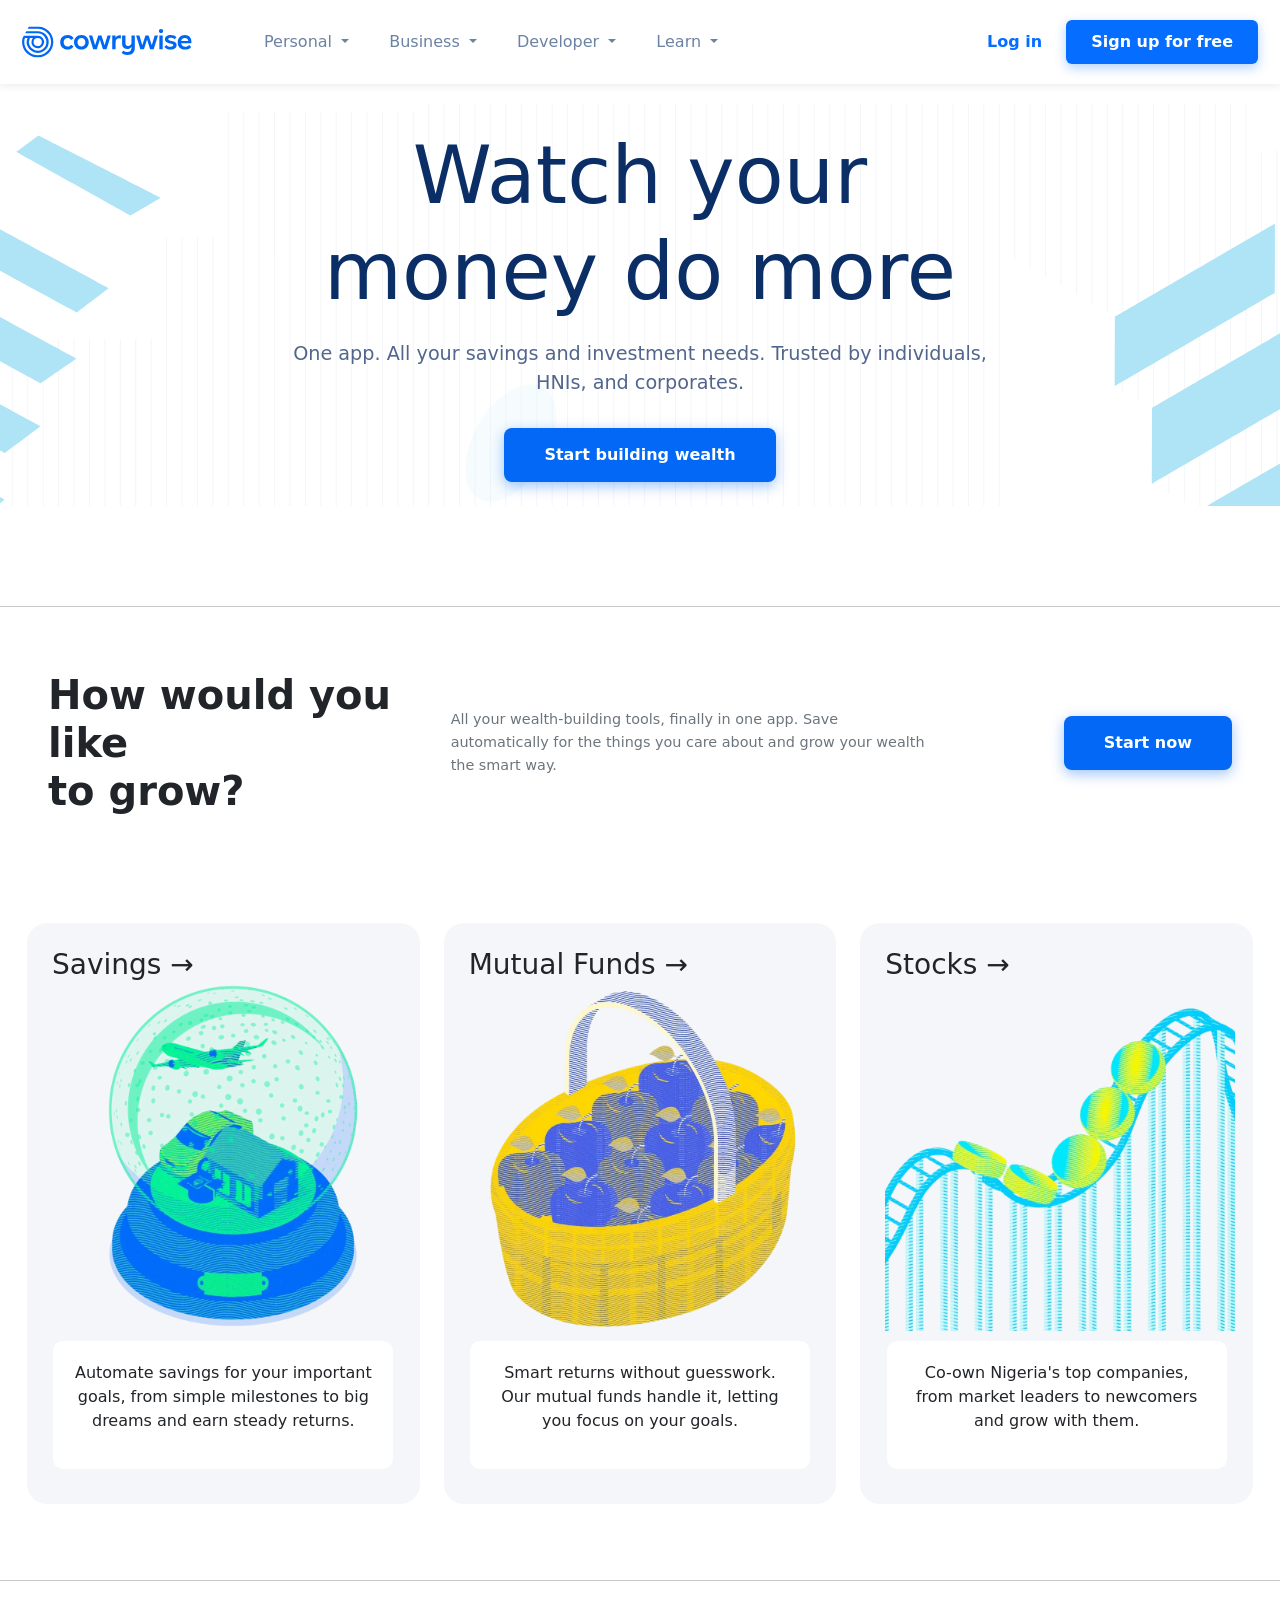
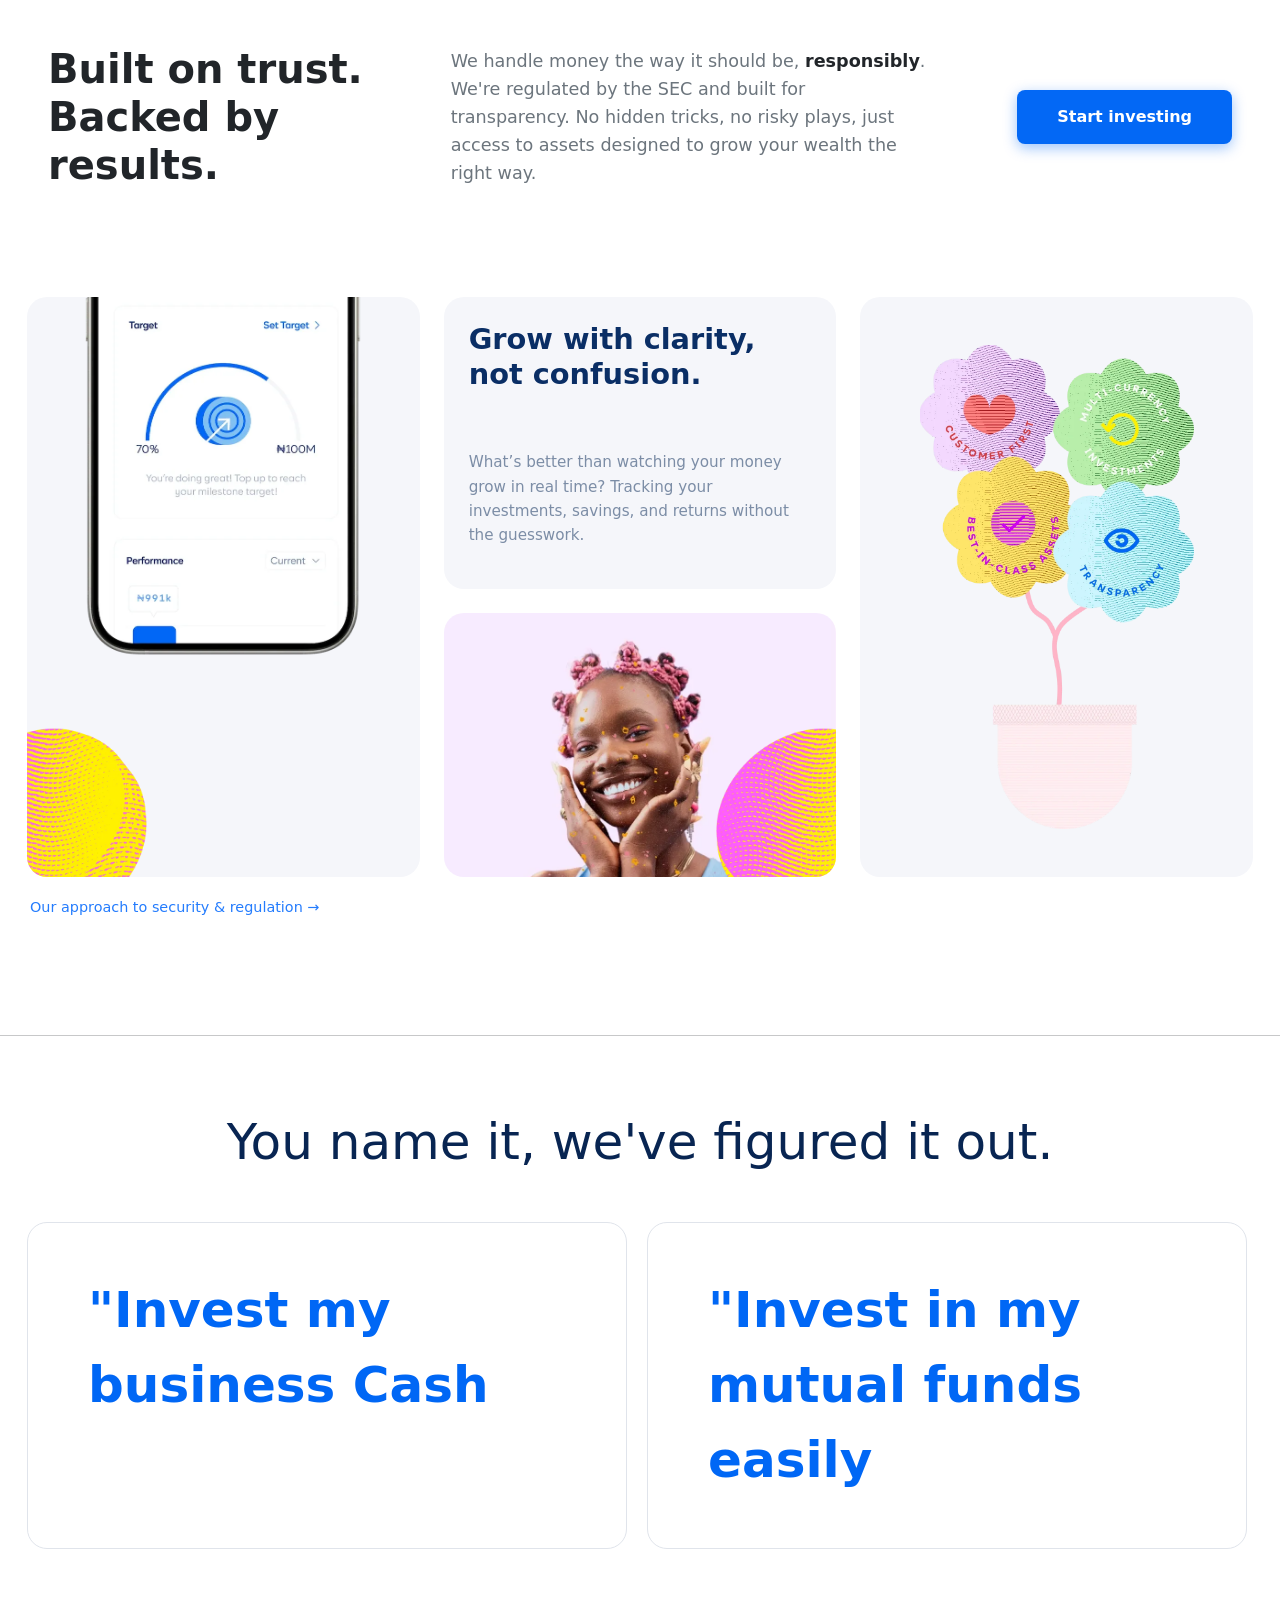
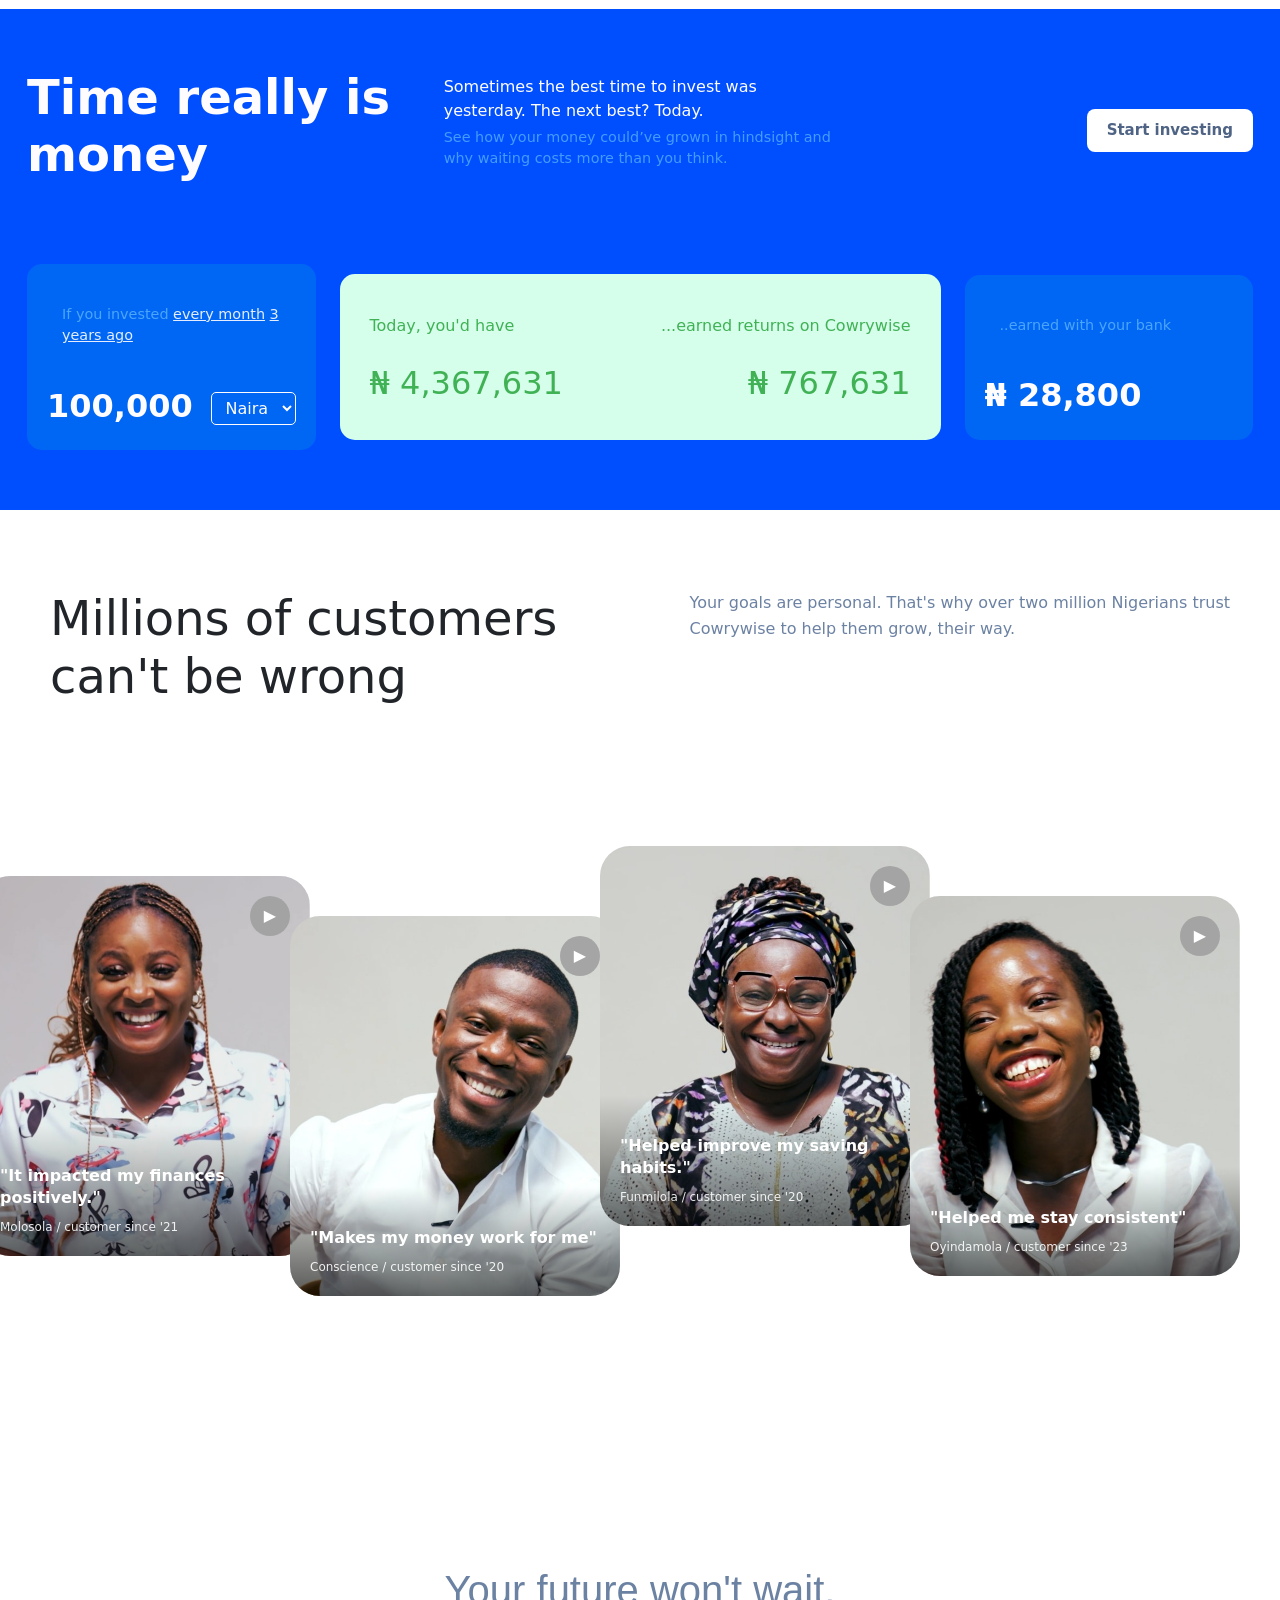
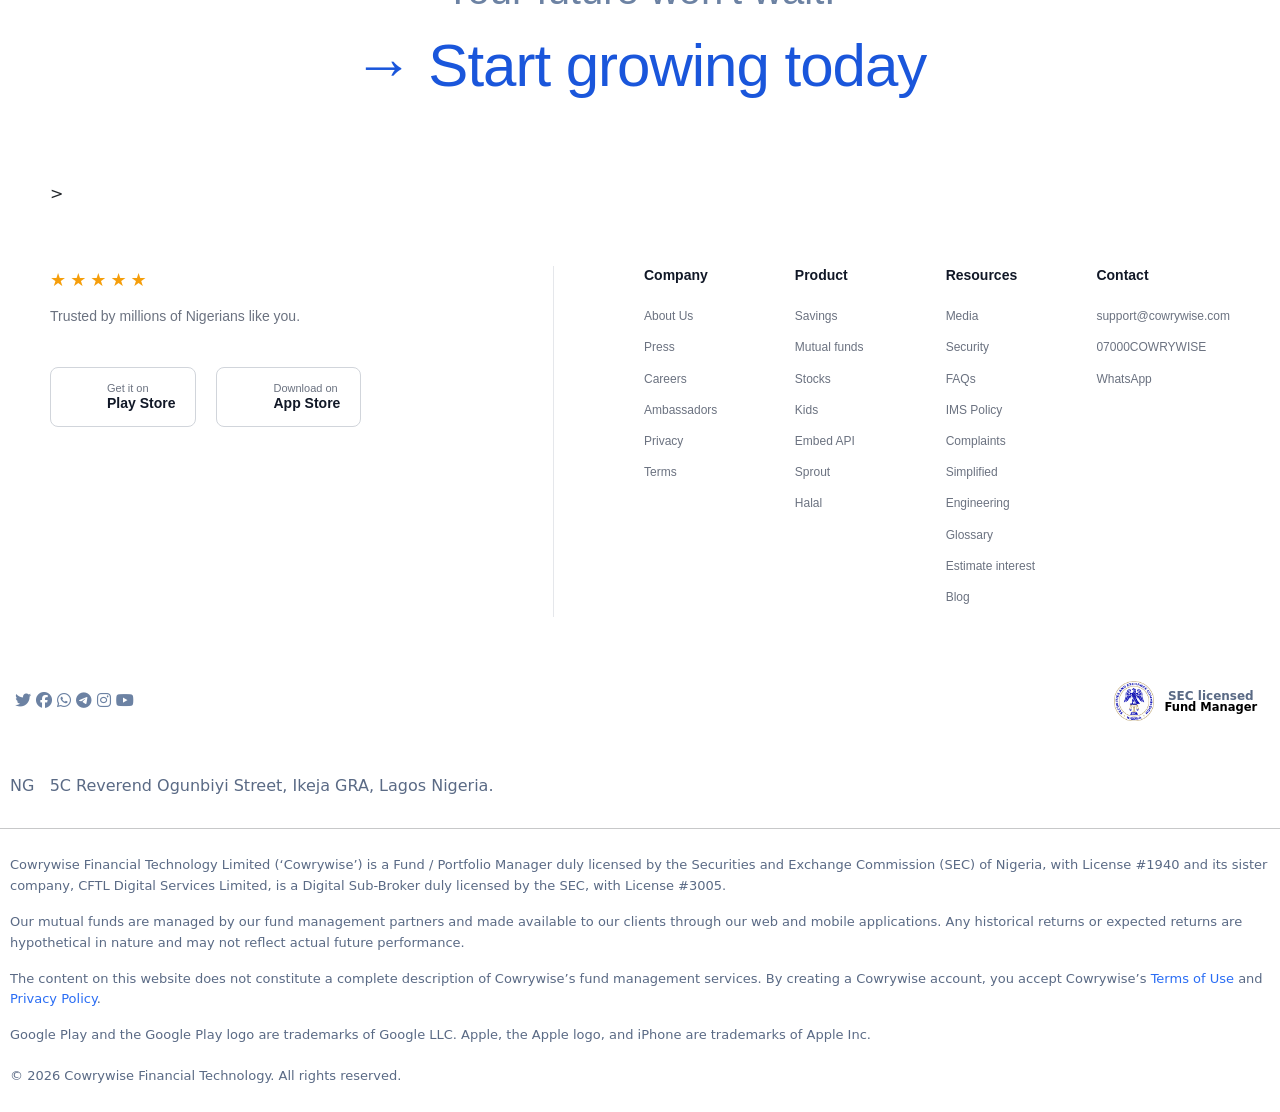
==== commit efc13115: "((fixed))" ====
--- a/index.html
+++ b/index.html
@@ -18,7 +18,7 @@
     <nav class="navbar myNav position-sticky top-0 navbar-expand-lg ">
         <div class="container-fluid">
             <a class="navbar-brand" href="#">
-                <img src="/TYimages/download (71).svg" alt="">
+                <img src="TYimages/download (71).svg" alt="">
             </a>
             <button class="navbar-toggler" type="button" data-bs-toggle="collapse"
                 data-bs-target="#navbarSupportedContent" aria-controls="navbarSupportedContent" aria-expanded="false"
@@ -39,21 +39,21 @@
                             <div class="d-flex gap-lg-5">
                                 <div class="dropItem">
                                     <li class="d-flex align-items-center  gap-4 mb-4">
-                                        <img src="/TYimages/padlock.svg" alt="">
+                                        <img src="TYimages/padlock.svg" alt="">
                                         <div>
                                             <strong>Savings</strong>
                                             <p>Save and earn amazing returns</p>
                                         </div>
                                     </li>
                                     <li class="d-flex align-items-center gap-4 my-4">
-                                        <img src="/TYimages/bucket.svg" alt="">
+                                        <img src="TYimages/bucket.svg" alt="">
                                         <div>
                                             <strong>Mutual Funds</strong>
                                             <p>Grow your wealth without chasing charts</p>
                                         </div>
                                     </li>
                                     <li class="d-flex align-items-center gap-4 my-4">
-                                        <img src="/TYimages/stock.svg" alt="">
+                                        <img src="TYimages/stock.svg" alt="">
                                         <div>
                                             <strong>Stocks <button
                                                     class="btn-info btn text-light fw-bold">NEW!</button></strong>
@@ -98,7 +98,7 @@
                             <div class="d-flex justify-content-between">
                                 <div class="dropItem">
                                     <li class="d-flex align-items-center  gap-4 mb-4">
-                                        <img src="/TYimages/sprout.svg" alt="">
+                                        <img src="TYimages/sprout.svg" alt="">
                                         <div>
                                             <strong>Sprout</strong>
                                             <p>Save and earn amazing returns</p>
@@ -122,14 +122,14 @@
                             <div class="d-flex gap-lg-5">
                                 <div class="dropItem">
                                     <li class="d-flex align-items-center  gap-4 mb-4">
-                                        <img src="/TYimages/arrowbook.svg" alt="">
+                                        <img src="TYimages/arrowbook.svg" alt="">
                                         <div>
                                             <strong>Embed</strong>
                                             <p>Offer investment services in your app</p>
                                         </div>
                                     </li>
                                     <li class="d-flex align-items-center gap-4 my-4">
-                                        <img src="/TYimages/book.svg" alt="">
+                                        <img src="TYimages/book.svg" alt="">
                                         <div>
                                             <strong>Docs</strong>
                                             <p>Read how to integrate the Embeded API</p>
@@ -163,21 +163,21 @@
                             <div class="d-flex justify-content-between">
                                 <div class="dropItem">
                                     <li class="d-flex align-items-center  gap-4 mb-4">
-                                        <img src="/TYimages/book.svg" alt="">
+                                        <img src="TYimages/book.svg" alt="">
                                         <div>
                                             <strong>Glossary</strong>
                                             <p>Learn from a curation of simple money terms</p>
                                         </div>
                                     </li>
                                     <li class="d-flex align-items-center  gap-4 mb-4">
-                                        <img src="/TYimages/book.svg" alt="">
+                                        <img src="TYimages/book.svg" alt="">
                                         <div>
                                             <strong>Blog</strong>
                                             <p>Announcements, articles and stories</p>
                                         </div>
                                     </li>
                                     <li class="d-flex align-items-center  gap-4 mb-4">
-                                        <img src="/TYimages/questionmark.svg" alt="">
+                                        <img src="TYimages/questionmark.svg" alt="">
                                         <div>
                                             <strong>Help Center</strong>
                                             <p>Everything you need to use Cowrywise</p>
@@ -193,8 +193,8 @@
 
                 </ul>
                 <div class="d-flex align-items-center gap-lg-4">
-                    <a href="/cowry-login/" class="login">Log in</a>
-                    <a href="/cowr-sign up/">
+                    <a href="cowry-login/" class="login">Log in</a>
+                    <a href="cowr-sign up/">
                         <button class="signupBtn">Sign up for free</button>
                     </a>
 
@@ -243,7 +243,7 @@
 
                         <div class="image-box">
                             <h3 class="card-title">Savings →</h3>
-                            <img src="/TYimages/motorcarimgi_1_home-produgs (2).webp" alt="Savings" width="350px">
+                            <img src="TYimages/motorcarimgi_1_home-produgs (2).webp" alt="Savings" width="350px">
                         </div>
 
                         <div class="content-box">
@@ -261,7 +261,7 @@
                     <div class="feature-card">
                         <div class="image-box">
                             <h3 class="card-title">Mutual Funds →</h3>
-                            <img src="/TYimages/backetimgi_2_home-product-mutual-funds (2).webp" alt="Savings" width="350px">
+                            <img src="TYimages/backetimgi_2_home-product-mutual-funds (2).webp" alt="Savings" width="350px">
                         </div>
                         <div class="content-box">
                             <p>Smart returns without guesswork. Our mutual funds handle it, letting you focus on your
@@ -274,7 +274,7 @@
                     <div class="feature-card">
                         <div class="image-box">
                             <h3 class="card-title">Stocks →</h3>
-                            <img src="/TYimages/road-imgi_3_homect-stocks (2).webp" alt="Savings" width="350px">
+                            <img src="TYimages/road-imgi_3_homect-stocks (2).webp" alt="Savings" width="350px">
                         </div>
                         <div class="content-box">
                             <p>Co-own Nigeria's top companies, from market leaders to newcomers and grow with them.</p>
@@ -319,10 +319,10 @@
 
                 <div class="col-lg-4">
                     <div class="feature-card big-card phone-card">
-                        <img src="/TYimages/cowrywise-app-screen-home-2025 (2).webp" alt="security" class="phone-img">
-
-
-                        <img src="/TYimages/imgi_5_s-coin-2 (3).webp" alt="coin" class="coin-img" id="coin-1">
+                        <img src="TYimages/cowrywise-app-screen-home-2025 (2).webp" alt="security" class="phone-img">
+
+
+                        <img src="TYimages/imgi_5_s-coin-2 (3).webp" alt="coin" class="coin-img" id="coin-1">
                     </div>
                 </div>
 
@@ -337,9 +337,9 @@
                     </div>
 
                     <div class="feature-card image-card">
-                        <img src="/TYimages/girl-face-model (2).webp" alt="happy" class="img-fluid">
-
-                        <img src="/TYimages/imgi_5_s-coin-2 (3).webp" alt="coin" class="coin-img">
+                        <img src="TYimages/girl-face-model (2).webp" alt="happy" class="img-fluid">
+
+                        <img src="TYimages/imgi_5_s-coin-2 (3).webp" alt="coin" class="coin-img">
                     </div>
 
                 </div>
@@ -347,7 +347,7 @@
 
                 <div class="col-lg-4">
                     <div class="feature-card big-card center-card">
-                        <img src="/TYimages/flowers (2).webp" alt="features" class="img-fluid">
+                        <img src="TYimages/flowers (2).webp" alt="features" class="img-fluid">
                     </div>
                 </div>
 
@@ -496,9 +496,9 @@
 
         <div class="testimonials-container">
             <div class="testimonial-card video-card">
-                <img src="/TYimages/imgi_8_moyosoluwa (2).jpg" alt="Customer 1" class="testimonial-media poster-image">
+                <img src="TYimages/imgi_8_moyosoluwa (2).jpg" alt="Customer 1" class="testimonial-media poster-image">
                 <video class="testimonial-media video-element" autoplay muted loop>
-                    <source src="/TYimages/moyosoluwa.mp4" type="video/mp4">
+                    <source src="TYimages/moyosoluwa.mp4" type="video/mp4">
                 </video>
                 <button class="play-button-overlay">&#x25B6;</button>
                 <div class="testimonial-overlay">
@@ -508,9 +508,9 @@
             </div>
 
             <div class="testimonial-card video-card">
-                <img src="/TYimages/imgi_9_conscience (2).jpg" alt="Customer 2" class="testimonial-media">
+                <img src="TYimages/imgi_9_conscience (2).jpg" alt="Customer 2" class="testimonial-media">
                 <video class="testimonial-media video-element" autoplay muted loop>
-                    <source src="/TYimages/conscience.mp4" type="video/mp4">
+                    <source src="TYimages/conscience.mp4" type="video/mp4">
                 </video>
                 <button class="play-button-overlay">&#x25B6;</button>
                 <div class="testimonial-overlay">
@@ -520,9 +520,9 @@
             </div>
 
             <div class="testimonial-card video-card">
-                <img src="/TYimages/imgi_10_funmilola (2).jpg" alt="Customer 3" class="testimonial-media">
+                <img src="TYimages/imgi_10_funmilola (2).jpg" alt="Customer 3" class="testimonial-media">
                 <video class="testimonial-media video-element" autoplay muted loop>
-                    <source src="/TYimages/funmilola.mp4" type="video/mp4">
+                    <source src="TYimages/funmilola.mp4" type="video/mp4">
                 </video>
                 <button class="play-button-overlay">&#x25B6;</button>
                 <div class="testimonial-overlay">
@@ -532,9 +532,9 @@
             </div>
 
             <div class="testimonial-card video-card">
-                <img src="/TYimages/imgi_11_oyindamola (2).jpg" alt="Customer 4" class="testimonial-media">
+                <img src="TYimages/imgi_11_oyindamola (2).jpg" alt="Customer 4" class="testimonial-media">
                 <video class="testimonial-media video-element" autoplay muted loop>
-                    <source src="/TYimages/oyindamola.mp4" type="video/mp4">
+                    <source src="TYimages/oyindamola.mp4" type="video/mp4">
                 </video>
                 <button class="play-button-overlay">&#x25B6;</button>
                 <div class="testimonial-overlay">
@@ -566,14 +566,14 @@
                
                 <div class="app-buttons">
                     <button class="app-btn play-store">
-                        <img class="btn-icon" src="/images/playstore icon.svg" alt="">
+                        <img class="btn-icon" src="images/playstore icon.svg" alt="">
                         <div class="btn-text">
                             <small>Get it on</small>
                             <strong>Play Store</strong>
                         </div>
                     </button>
                     <button class="app-btn app-store">
-                        <img class="btn-icon" src="/images/akple.svg" alt="">
+                        <img class="btn-icon" src="images/akple.svg" alt="">
                         <div class="btn-text">
                             <small>Download on</small>
                             <strong>App Store</strong>
@@ -660,7 +660,7 @@
             </div>
 
             <div class="badge d-flex">
-                <img src="/TYimages/sec.png" alt="">
+                <img src="TYimages/sec.png" alt="">
                 <div>
                     <small>SEC licensed</small>
                     <p>Fund Manager</p>
